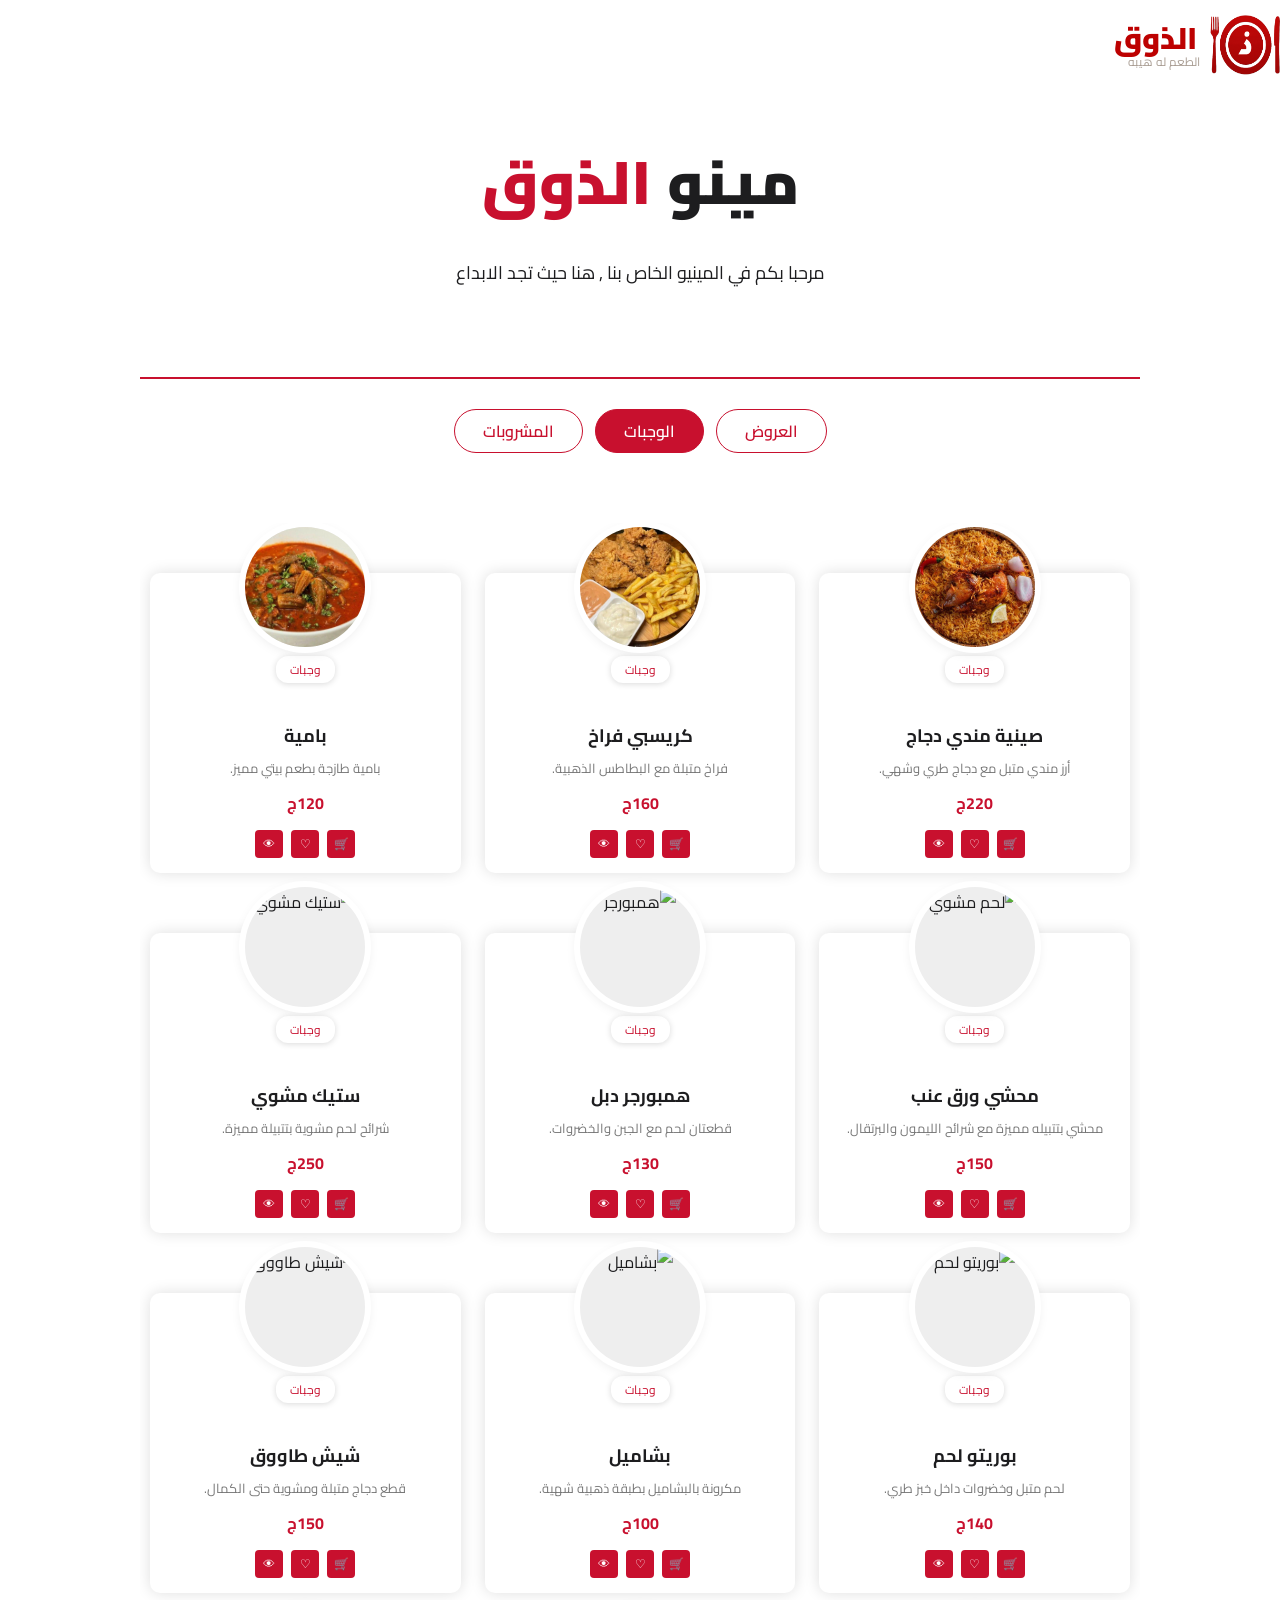
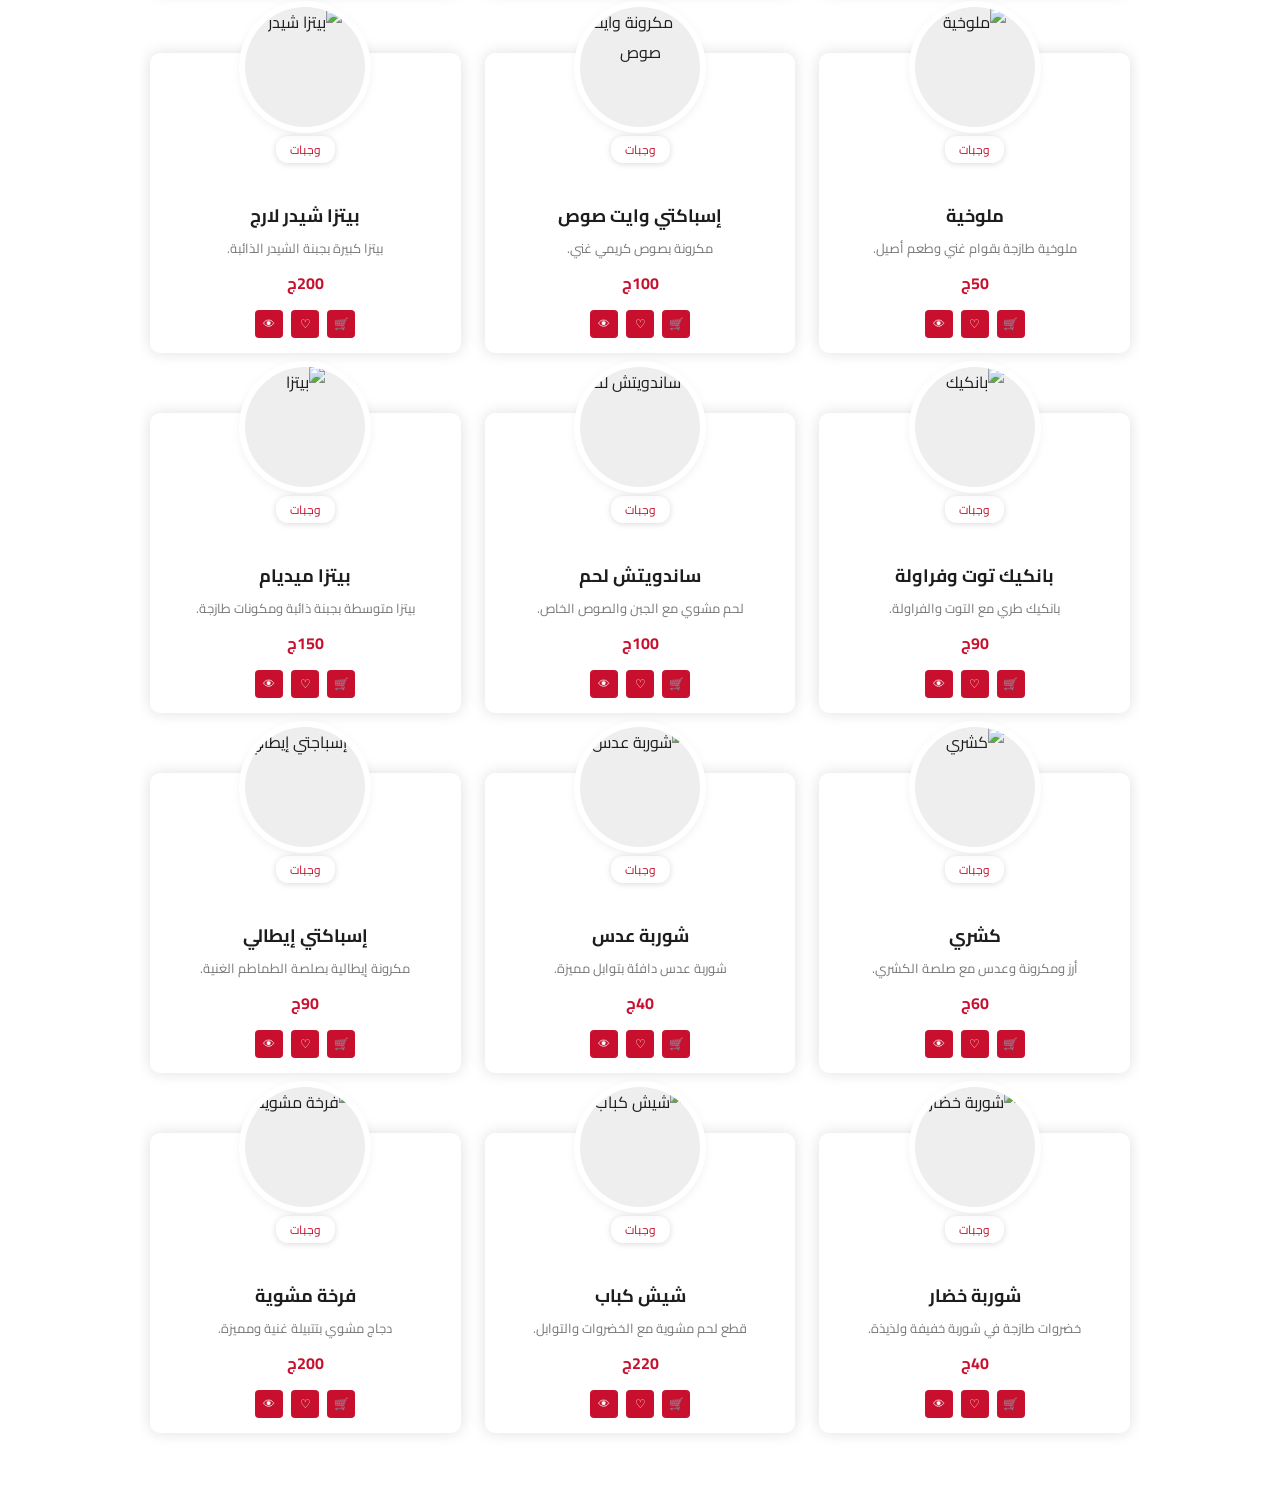
==== menu/menu.html @ fd4e11bf "Add files via upload" ====
<!DOCTYPE html>
<html lang="ar" dir="rtl">
<head>
    <meta charset="UTF-8">
    <meta name="viewport" content="width=device-width, initial-scale=1.0">
    <link rel="stylesheet" href="menu.css">
    <title>Al-Thawq menu</title>
    <link rel="preconnect" href="https://fonts.googleapis.com">
    <link rel="preconnect" href="https://fonts.gstatic.com" crossorigin>
    <link href="https://fonts.googleapis.com/css2?family=Cairo:wght@200..1000&display=swap" rel="stylesheet">
</head>
<body>

    <div class="title">
        <div class="navb">
            <a class="web-logo" href="../index.html">
                <img class="web-img" src="../imags/logo1.png" alt="">
                <div class="logo-name">
                    <div class="n1">الذوق</div>
                    <div class="n2">الطعم له هيبه</div>
                </div>
            </a>
        </div>
        <div class="intro">
            <p class="p1">مينو<span>الذوق</span></p>
            <p class="p2">مرحبا بكم في المينيو الخاص بنا , هنا حيث تجد الابداع</p>
            <img src="" alt="">
        </div>
    </div>

    <div class="menu-page">

        <!-- الازرار -->
        <div class="tabs">
            <a class="tab" id="tab-drinks" data-i="0">المشروبات</a>
            <a class="tab active" id="tab-meals" data-i="1">الوجبات</a>
            <a class="tab" id="tab-offers" data-i="2">العروض</a>
        </div>

        <!-- الصفحات (كل صفحة منيو) -->
        <div class="stage">

            <!-- منيو المشروبات -->
            <div class="panel" id="panel-drinks">

                <div class="card" id="drink1"><div class="plate"><img src="../imags/d1.jpg" alt=""></div><div class="badge">مشروبات</div><div class="name">عصير برتقال</div><div class="desc">برتقال طازج ومنعش.</div><div class="price"><span class="new">25ج</span></div><div class="acts"><button class="act">🛒</button><button class="act">♡</button><button class="act">👁</button></div></div>
                <div class="card" id="drink2"><div class="plate"><img src="../imags/d2.jpg" alt=""></div><div class="badge">مشروبات</div><div class="name">عصير موز</div><div class="desc">موز بالحليب بقوام كريمي.</div><div class="price"><span class="new">25ج</span></div><div class="acts"><button class="act">🛒</button><button class="act">♡</button><button class="act">👁</button></div></div>
                <div class="card" id="drink3"><div class="plate"><img src="../imags/d3.jpg" alt=""></div><div class="badge">مشروبات</div><div class="name">عصير فراولة</div><div class="desc">فراولة طازجة بطعم حلو.</div><div class="price"><span class="new">25ج</span></div><div class="acts"><button class="act">🛒</button><button class="act">♡</button><button class="act">👁</button></div></div>
                <div class="card" id="drink4"><div class="plate"><img src="../imags/d4.jpg" alt=""></div><div class="badge">مشروبات</div><div class="name">عصير توت بري</div><div class="desc">توت بري بنكهة مميزة.</div><div class="price"><span class="new">25ج</span></div><div class="acts"><button class="act">🛒</button><button class="act">♡</button><button class="act">👁</button></div></div>
                <div class="card" id="drink5"><div class="plate"><img src="../imags/d5.jpg" alt=""></div><div class="badge">مشروبات</div><div class="name">عصير أفوكادو</div><div class="desc">أفوكادو كريمي غني.</div><div class="price"><span class="new">25ج</span></div><div class="acts"><button class="act">🛒</button><button class="act">♡</button><button class="act">👁</button></div></div>
                <div class="card" id="drink6"><div class="plate"><img src="../imags/d6.jpg" alt=""></div><div class="badge">مشروبات</div><div class="name">هوت شوكوليت</div><div class="desc">شوكولاتة ساخنة وكريمية.</div><div class="price"><span class="new">25ج</span></div><div class="acts"><button class="act">🛒</button><button class="act">♡</button><button class="act">👁</button></div></div>
                <div class="card" id="drink7"><div class="plate"><img src="../imags/d7.jpg" alt=""></div><div class="badge">مشروبات</div><div class="name">ميلك تشيك شوكولاتة</div><div class="desc">شوكولاتة وآيس كريم بالحليب.</div><div class="price"><span class="new">25ج</span></div><div class="acts"><button class="act">🛒</button><button class="act">♡</button><button class="act">👁</button></div></div>
                <div class="card" id="drink8"><div class="plate"><img src="../imags/d8.jpg" alt=""></div><div class="badge">مشروبات</div><div class="name">ميلك تشيك فراولة</div><div class="desc">فراولة كريمية ومنعشة.</div><div class="price"><span class="new">25ج</span></div><div class="acts"><button class="act">🛒</button><button class="act">♡</button><button class="act">👁</button></div></div>
                <div class="card" id="drink9"><div class="plate"><img src="../imags/d9.jpg" alt=""></div><div class="badge">مشروبات</div><div class="name">آيس كوفي</div><div class="desc">قهوة باردة ومنعشة.</div><div class="price"><span class="new">25ج</span></div><div class="acts"><button class="act">🛒</button><button class="act">♡</button><button class="act">👁</button></div></div>
                <div class="card" id="drink10"><div class="plate"><img src="../imags/d10.jpg" alt=""></div><div class="badge">مشروبات</div><div class="name">ميلك تشيك توت</div><div class="desc">توت مشكل مع الآيس كريم.</div><div class="price"><span class="new">25ج</span></div><div class="acts"><button class="act">🛒</button><button class="act">♡</button><button class="act">👁</button></div></div>
                <div class="card" id="drink11"><div class="plate"><img src="../imags/d11.jpg" alt=""></div><div class="badge">مشروبات</div><div class="name">قهوة بلاك</div><div class="desc">قهوة سوداء غنية.</div><div class="price"><span class="new">25ج</span></div><div class="acts"><button class="act">🛒</button><button class="act">♡</button><button class="act">👁</button></div></div>
                <div class="card" id="drink12"><div class="plate"><img src="../imags/d12.jpg" alt=""></div><div class="badge">مشروبات</div><div class="name">قهوة تركية</div><div class="desc">قهوة أصيلة برغوة ناعمة.</div><div class="price"><span class="new">25ج</span></div><div class="acts"><button class="act">🛒</button><button class="act">♡</button><button class="act">👁</button></div></div>
                <div class="card" id="drink13"><div class="plate"><img src="../imags/d13.jpg" alt=""></div><div class="badge">مشروبات</div><div class="name">قهوة اسبريسو</div><div class="desc">قهوة مركزة وقوية.</div><div class="price"><span class="new">25ج</span></div><div class="acts"><button class="act">🛒</button><button class="act">♡</button><button class="act">👁</button></div></div>
                <div class="card" id="drink14"><div class="plate"><img src="../imags/d14.jpg" alt=""></div><div class="badge">مشروبات</div><div class="name">شاي بحليب</div><div class="desc">شاي دافئ بالحليب.</div><div class="price"><span class="new">25ج</span></div><div class="acts"><button class="act">🛒</button><button class="act">♡</button><button class="act">👁</button></div></div>
                <div class="card" id="drink15"><div class="plate"><img src="../imags/d15.jpg" alt=""></div><div class="badge">مشروبات</div><div class="name">ليمون ونعناع</div><div class="desc">ليمون طازج مع النعناع.</div><div class="price"><span class="new">25ج</span></div><div class="acts"><button class="act">🛒</button><button class="act">♡</button><button class="act">👁</button></div></div>

            </div>

            <!-- منيو الوجبات -->
            <div class="panel" id="panel-meals">

                <div class="card" id="meal1"><div class="plate"><img src="../imags/m1.jpg" alt="مندي دجاج"></div><div class="badge">وجبات</div><div class="name">صينية مندي دجاج</div><div class="desc">أرز مندي متبل مع دجاج طري وشهي.</div><div class="price"><span class="new">220ج</span></div><div class="acts"><button class="act">🛒</button><button class="act">♡</button><button class="act">👁</button></div></div>
                <div class="card" id="meal2"><div class="plate"><img src="../imags/m2.jpg" alt="وجبة دجاج"></div><div class="badge">وجبات</div><div class="name">كريسبي فراخ</div><div class="desc">فراخ متبلة مع البطاطس الذهبية.</div><div class="price"><span class="new">160ج</span></div><div class="acts"><button class="act">🛒</button><button class="act">♡</button><button class="act">👁</button></div></div>
                <div class="card" id="meal3"><div class="plate"><img src="../imags/m3.jpg" alt="وجبة لحم"></div><div class="badge">وجبات</div><div class="name">بامية</div><div class="desc">بامية طازجة بطعم بيتي مميز.</div><div class="price"><span class="new">120ج</span></div><div class="acts"><button class="act">🛒</button><button class="act">♡</button><button class="act">👁</button></div></div>
                <div class="card" id="meal4"><div class="plate"><img src="../imags/m4.jpg" alt="لحم مشوي"></div><div class="badge">وجبات</div><div class="name">محشي ورق عنب</div><div class="desc">محشي بتتبيله مميزة مع شرائح الليمون والبرتقال.</div><div class="price"><span class="new">150ج</span></div><div class="acts"><button class="act">🛒</button><button class="act">♡</button><button class="act">👁</button></div></div>
                <div class="card" id="meal5"><div class="plate"><img src="../imags/m5.jpg" alt="همبورجر"></div><div class="badge">وجبات</div><div class="name">همبورجر دبل</div><div class="desc">قطعتان لحم مع الجبن والخضروات.</div><div class="price"><span class="new">130ج</span></div><div class="acts"><button class="act">🛒</button><button class="act">♡</button><button class="act">👁</button></div></div>
                <div class="card" id="meal6"><div class="plate"><img src="../imags/m6.jpg" alt="ستيك مشوي"></div><div class="badge">وجبات</div><div class="name">ستيك مشوي</div><div class="desc">شرائح لحم مشوية بتتبيلة مميزة.</div><div class="price"><span class="new">250ج</span></div><div class="acts"><button class="act">🛒</button><button class="act">♡</button><button class="act">👁</button></div></div>
                <div class="card" id="meal7"><div class="plate"><img src="../imags/m7.jpg" alt="بوريتو لحم"></div><div class="badge">وجبات</div><div class="name">بوريتو لحم</div><div class="desc">لحم متبل وخضروات داخل خبز طري.</div><div class="price"><span class="new">140ج</span></div><div class="acts"><button class="act">🛒</button><button class="act">♡</button><button class="act">👁</button></div></div>
                <div class="card" id="meal8"><div class="plate"><img src="../imags/m8.jpg" alt="بشاميل"></div><div class="badge">وجبات</div><div class="name">بشاميل</div><div class="desc">مكرونة بالبشاميل بطبقة ذهبية شهية.</div><div class="price"><span class="new">100ج</span></div><div class="acts"><button class="act">🛒</button><button class="act">♡</button><button class="act">👁</button></div></div>
                <div class="card" id="meal9"><div class="plate"><img src="../imags/m9.jpg" alt="شيش طاووق"></div><div class="badge">وجبات</div><div class="name">شيش طاووق</div><div class="desc">قطع دجاج متبلة ومشوية حتى الكمال.</div><div class="price"><span class="new">150ج</span></div><div class="acts"><button class="act">🛒</button><button class="act">♡</button><button class="act">👁</button></div></div>
                <div class="card" id="meal10"><div class="plate"><img src="../imags/m10.jpg" alt="ملوخية"></div><div class="badge">وجبات</div><div class="name">ملوخية</div><div class="desc">ملوخية طازجة بقوام غني وطعم أصيل.</div><div class="price"><span class="new">50ج</span></div><div class="acts"><button class="act">🛒</button><button class="act">♡</button><button class="act">👁</button></div></div>
                <div class="card" id="meal11"><div class="plate"><img src="../imags/m11.jpg" alt="مكرونة وايت صوص"></div><div class="badge">وجبات</div><div class="name">إسباكتي وايت صوص</div><div class="desc">مكرونة بصوص كريمي غني.</div><div class="price"><span class="new">100ج</span></div><div class="acts"><button class="act">🛒</button><button class="act">♡</button><button class="act">👁</button></div></div>
                <div class="card" id="meal12"><div class="plate"><img src="../imags/m12.jpg" alt="بيتزا شيدر"></div><div class="badge">وجبات</div><div class="name">بيتزا شيدر لارج</div><div class="desc">بيتزا كبيرة بجبنة الشيدر الذائبة.</div><div class="price"><span class="new">200ج</span></div><div class="acts"><button class="act">🛒</button><button class="act">♡</button><button class="act">👁</button></div></div>
                <div class="card" id="meal13"><div class="plate"><img src="../imags/m13.jpg" alt="بانكيك"></div><div class="badge">وجبات</div><div class="name">بانكيك توت وفراولة</div><div class="desc">بانكيك طري مع التوت والفراولة.</div><div class="price"><span class="new">90ج</span></div><div class="acts"><button class="act">🛒</button><button class="act">♡</button><button class="act">👁</button></div></div>
                <div class="card" id="meal14"><div class="plate"><img src="../imags/m14.jpg" alt="ساندويتش لحم"></div><div class="badge">وجبات</div><div class="name">ساندويتش لحم</div><div class="desc">لحم مشوي مع الجبن والصوص الخاص.</div><div class="price"><span class="new">100ج</span></div><div class="acts"><button class="act">🛒</button><button class="act">♡</button><button class="act">👁</button></div></div>
                <div class="card" id="meal15"><div class="plate"><img src="../imags/m15.jpg" alt="بيتزا"></div><div class="badge">وجبات</div><div class="name">بيتزا ميديام</div><div class="desc">بيتزا متوسطة بجبنة ذائبة ومكونات طازجة.</div><div class="price"><span class="new">150ج</span></div><div class="acts"><button class="act">🛒</button><button class="act">♡</button><button class="act">👁</button></div></div>
                <div class="card" id="meal16"><div class="plate"><img src="../imags/m16.jpg" alt="كشري"></div><div class="badge">وجبات</div><div class="name">كشري</div><div class="desc">أرز ومكرونة وعدس مع صلصة الكشري.</div><div class="price"><span class="new">60ج</span></div><div class="acts"><button class="act">🛒</button><button class="act">♡</button><button class="act">👁</button></div></div>
                <div class="card" id="meal17"><div class="plate"><img src="../imags/m17.jpg" alt="شوربة عدس"></div><div class="badge">وجبات</div><div class="name">شوربة عدس</div><div class="desc">شوربة عدس دافئة بتوابل مميزة.</div><div class="price"><span class="new">40ج</span></div><div class="acts"><button class="act">🛒</button><button class="act">♡</button><button class="act">👁</button></div></div>
                <div class="card" id="meal18"><div class="plate"><img src="../imags/m18.jpg" alt="إسباجتي إيطالي"></div><div class="badge">وجبات</div><div class="name">إسباكتي إيطالي</div><div class="desc">مكرونة إيطالية بصلصة الطماطم الغنية.</div><div class="price"><span class="new">90ج</span></div><div class="acts"><button class="act">🛒</button><button class="act">♡</button><button class="act">👁</button></div></div>
                <div class="card" id="meal19"><div class="plate"><img src="../imags/m19.jpg" alt="شوربة خضار"></div><div class="badge">وجبات</div><div class="name">شوربة خضار</div><div class="desc">خضروات طازجة في شوربة خفيفة ولذيذة.</div><div class="price"><span class="new">40ج</span></div><div class="acts"><button class="act">🛒</button><button class="act">♡</button><button class="act">👁</button></div></div>
                <div class="card" id="meal20"><div class="plate"><img src="../imags/m20.jpg" alt="شيش كباب"></div><div class="badge">وجبات</div><div class="name">شيش كباب</div><div class="desc">قطع لحم مشوية مع الخضروات والتوابل.</div><div class="price"><span class="new">220ج</span></div><div class="acts"><button class="act">🛒</button><button class="act">♡</button><button class="act">👁</button></div></div>
                <div class="card" id="meal21"><div class="plate"><img src="../imags/m21.jpg" alt="فرخة مشوية"></div><div class="badge">وجبات</div><div class="name">فرخة مشوية</div><div class="desc">دجاج مشوي بتتبيلة غنية ومميزة.</div><div class="price"><span class="new">200ج</span></div><div class="acts"><button class="act">🛒</button><button class="act">♡</button><button class="act">👁</button></div></div>

            </div>

            <!-- منيو العروض -->
            <div class="panel" id="panel-offers">

                <div class="card" id="offer1"><div class="plate"><img src="../imags/ds1.jpg" alt=""></div><div class="badge">عروض</div><div class="name">عرض المندي</div><div class="desc">صينية مندي بالحجم العائلي</div><div class="price"><span class="new">220ج</span><span class="old">35ج</span></div><div class="acts"><button class="act">🛒</button><button class="act">♡</button><button class="act">👁</button></div></div>
                <div class="card" id="offer2"><div class="plate"><img src="../imags/ds2.jpg" alt=""></div><div class="badge">عروض</div><div class="name">عرض 4بيرجر</div><div class="desc">4وجبات بيرجر لارج.</div><div class="price"><span class="new">130ج</span><span class="old">35ج</span></div><div class="acts"><button class="act">🛒</button><button class="act">♡</button><button class="act">👁</button></div></div>
                <div class="card" id="offer3"><div class="plate"><img src="../imags/ds3.jpg" alt=""></div><div class="badge">عروض</div><div class="name">عرض العائله</div><div class="desc">صينيه بطاطس وفراخ حجم عائلي.</div><div class="price"><span class="new">250ج</span><span class="old">35ج</span></div><div class="acts"><button class="act">🛒</button><button class="act">♡</button><button class="act">👁</button></div></div>
                <div class="card" id="offer4"><div class="plate"><img src="../imags/ds4.jpg" alt=""></div><div class="badge">عروض</div><div class="name">عرض الدابيل بيرجر</div><div class="desc">2بيرجر شهي مع إضافات مميزة.</div><div class="price"><span class="new">75ج</span><span class="old">35ج</span></div><div class="acts"><button class="act">🛒</button><button class="act">♡</button><button class="act">👁</button></div></div>
                <div class="card" id="offer5"><div class="plate"><img src="../imags/ds5.jpg" alt=""></div><div class="badge">عروض</div><div class="name">عرض المشويات</div><div class="desc">دبابيس فراخ متبلة بنكهة الفحم.</div><div class="price"><span class="new">25ج</span><span class="old">35ج</span></div><div class="acts"><button class="act">🛒</button><button class="act">♡</button><button class="act">👁</button></div></div>

            </div>

        </div>
    </div>

    <script src="menu.js"></script>
</body>
</html>
---- menu/menu.css ----
html {
    scroll-behavior: smooth;
}

* {
    user-select: none;
    box-sizing: border-box;
}

body {
    background-color: #ffffff;
    margin: 0px;
    font-family: "Cairo", sans-serif;
    color: #1d1d1f;
}

.menu-page {
    width: min(100% - 8vw, 1000px);
    margin: 0px auto;
    padding: 30px 0px 60px;
}

/* --------------- */
/*     المقدمة    */
/* --------------- */

.navb {
    height: 96px;

}

.web-logo {
    height: 96px;
    width: 170px;
    display: inline-flex;
    text-decoration: none;
}

.logo-name {
    height: 96px;
    width: 90px;
}

.n1 {
    width: 90px;
    padding-top: 10px;
    height: 50px;
    display: flex;
    text-align: center;
    justify-content: center;
    font-size: 30px;
    font-weight: 900;
    color: rgb(189, 1, 1);
}

.n2 {
    height: 26px;
    position: relative;
    display: flex;
    font-size: 12px;
    color: #a99d93;   
}

.web-img {
    width: 70px;
    height: 60px;
    margin: 15px 0px 15px 10px;
}

.intro {
    display: flex;
    flex-direction: column;
    align-items: center;
    margin: 30px 0px 40px 0px;
}
    
.p1 {
    color: #1d1d1f;
    font-size: 60px;
    font-weight: 900;
    margin: 0px;
}

.p1 span {
    color: #c8102e;
    margin-right: 15px;
}

.p2 {
    font-size: 18px;
}

/* --------------- */
/*      الازرار     */
/* --------------- */

.tabs {
    direction: ltr;
    display: flex;
    justify-content: center;
    gap: 12px;
    padding-top: 30px;
    border-top: solid 2px #c8102e;
    margin-bottom: 70px;
}

.tab {
    background-color: transparent;
    color: #c8102e;
    border: solid 1.5px #c8102e;
    border-radius: 999px;
    padding: 6px 28px;
    font-size: 16px;
    font-weight: 600;
    cursor: pointer;
    transition: .3s ease;
}

.tab.active {
    background-color: #c8102e;
    color: #ffffff;
}

/* --------------- */
/*     الصفحات     */
/* --------------- */

.stage {
    display: grid;
    overflow: hidden;
}

.panel {
    grid-area: 1 / 1;
    display: grid;
    grid-template-columns: repeat(3, 1fr);
    align-content: start;
    gap: 60px 24px;
    padding: 50px 10px 15px;
    transition: transform .55s cubic-bezier(.65, 0, .35, 1), opacity .55s ease;
}

/* --------------- */
/*     الكارت      */
/* --------------- */

.card {
    height: 300px;
    position: relative;
    background-color: #ffffff;
    border-radius: 10px;
    box-shadow: 0px 0px 15px rgba(0, 0, 0, 0.129);
    text-align: center;
    padding: 80px 12px 18px;
    transition: .25s ease;
}

.card:hover {
    border-bottom: solid 5px #c8102e;
    transform: translateY(-5px);
    box-shadow: 0px 15px 15px rgba(0, 0, 0, 0.259);
}

.plate {
    position: absolute;
    top: -46px;
    left: 50%;
    transform: translateX(-50%);
    width: 120px;
    height: 120px;
    border-radius: 50%;
    overflow: hidden;
    background-color: #eeeeee;
    box-shadow: 0px 0px 0px 6px #ffffff, 0px 3px 14px rgba(0, 0, 0, 0.15);
}

.plate img {
    width: 100%;
    height: 100%;
    object-fit: cover;
}

.badge {
    display: inline-block;
    font-size: 12px;
    color: #c8102e;
    background-color: #ffffff;
    padding: 2px 14px;
    border-radius: 12px;
    box-shadow: 0px 1px 6px rgba(0, 0, 0, 0.15);
    margin-bottom: 6px;
}

.name {
    font-size: 18px;
    font-weight: 700;
    margin: 30px 0px 4px 0px;
    transition: .25s ease;
}

.desc {
    font-size: 13px;
    color: #777777;
    margin-bottom: 8px;
}

.new {
    color: #c8102e;
    font-weight: 700;
}

.old {
    color: #555555;
    font-weight: 600;
    text-decoration: line-through;
    margin-right: 10px;
}

.acts {
    display: flex;
    justify-content: center;
    gap: 8px;
    margin-top: 12px;
}

.act {
    width: 28px;
    height: 28px;
    background-color: #c8102e;
    color: #ffffff;
    font-size: 12px;
    border-radius: 4px;
    border: 0;
    display: flex;
    align-items: center;
    justify-content: center;
    cursor: pointer;
}


/* --------------- */
/*    موبايل      */
/* --------------- */

@media (max-width: 760px) {
    .panel {
        grid-template-columns: repeat(2, 1fr);
        gap: 60px 14px;
    }
}

@media (max-width: 480px) {
    .panel {
        grid-template-columns: 1fr;
    }
    .tab {
        padding: 6px 16px;
    }
}
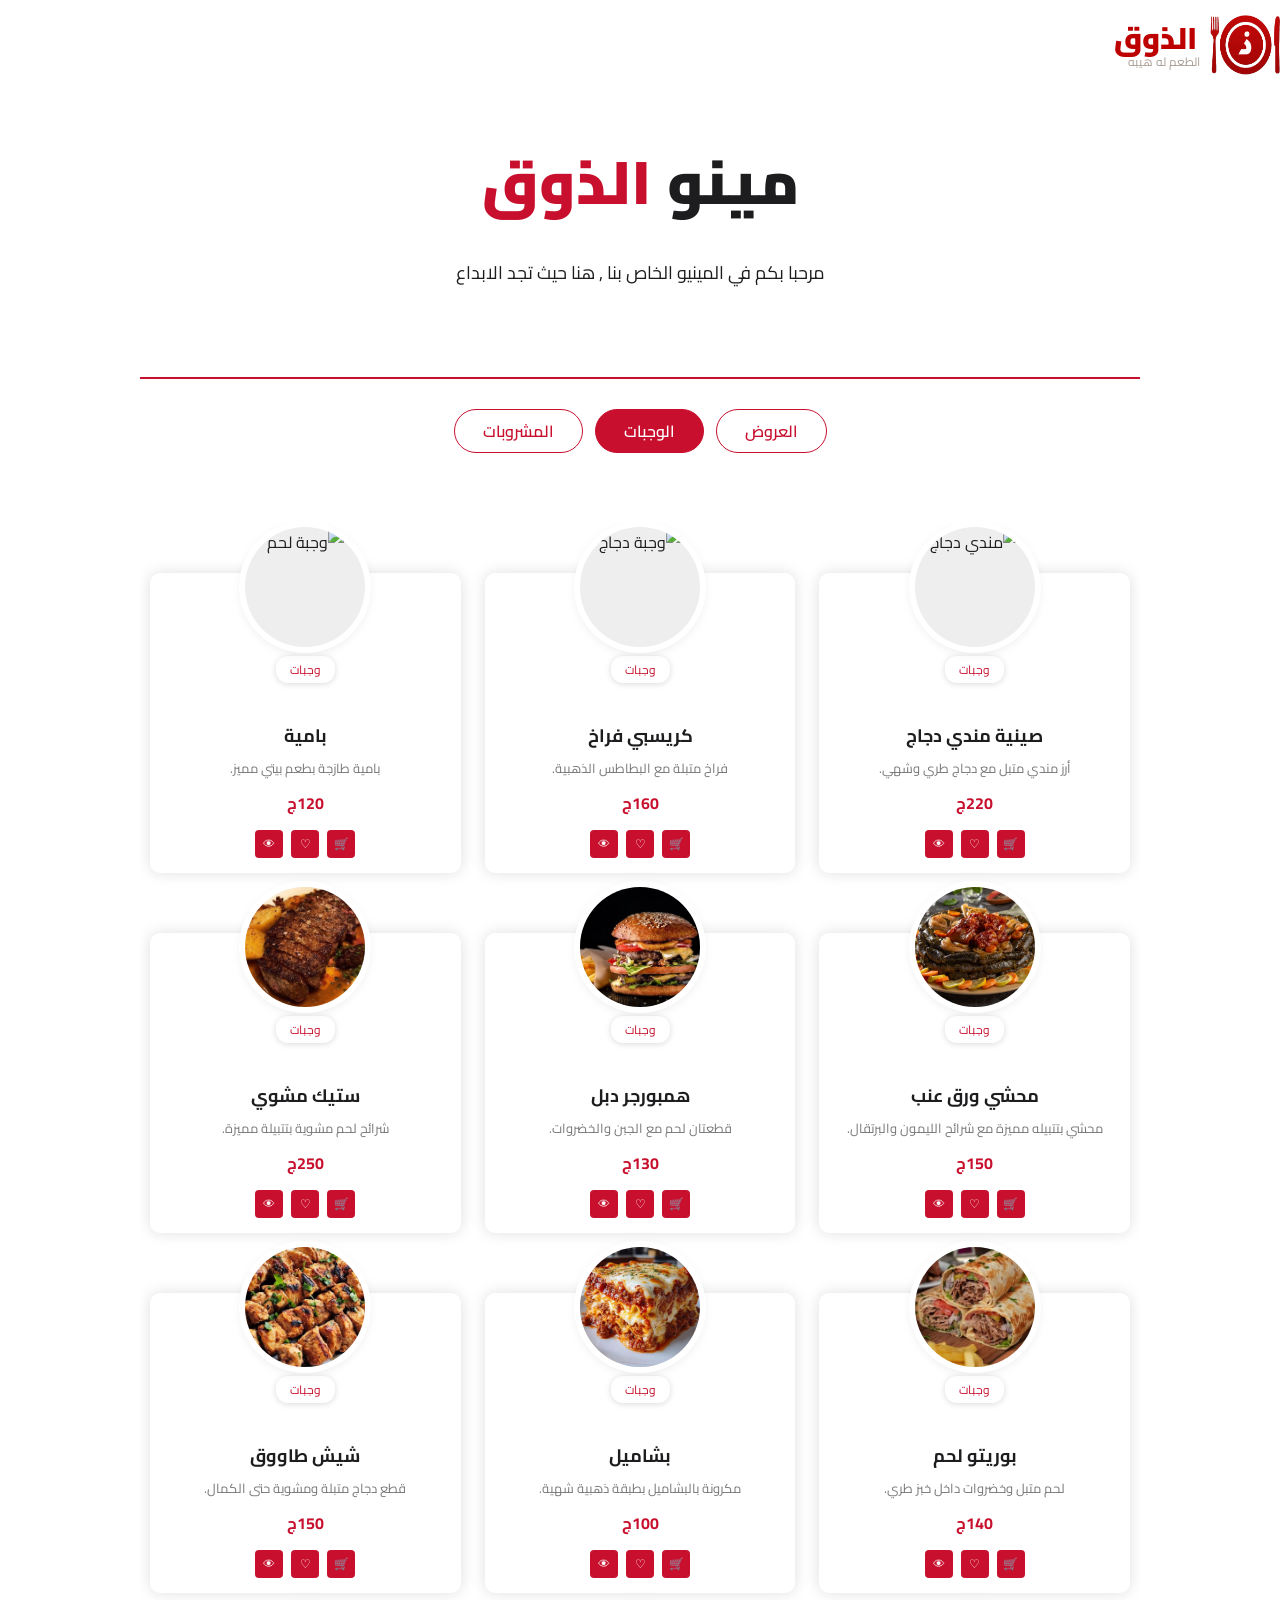
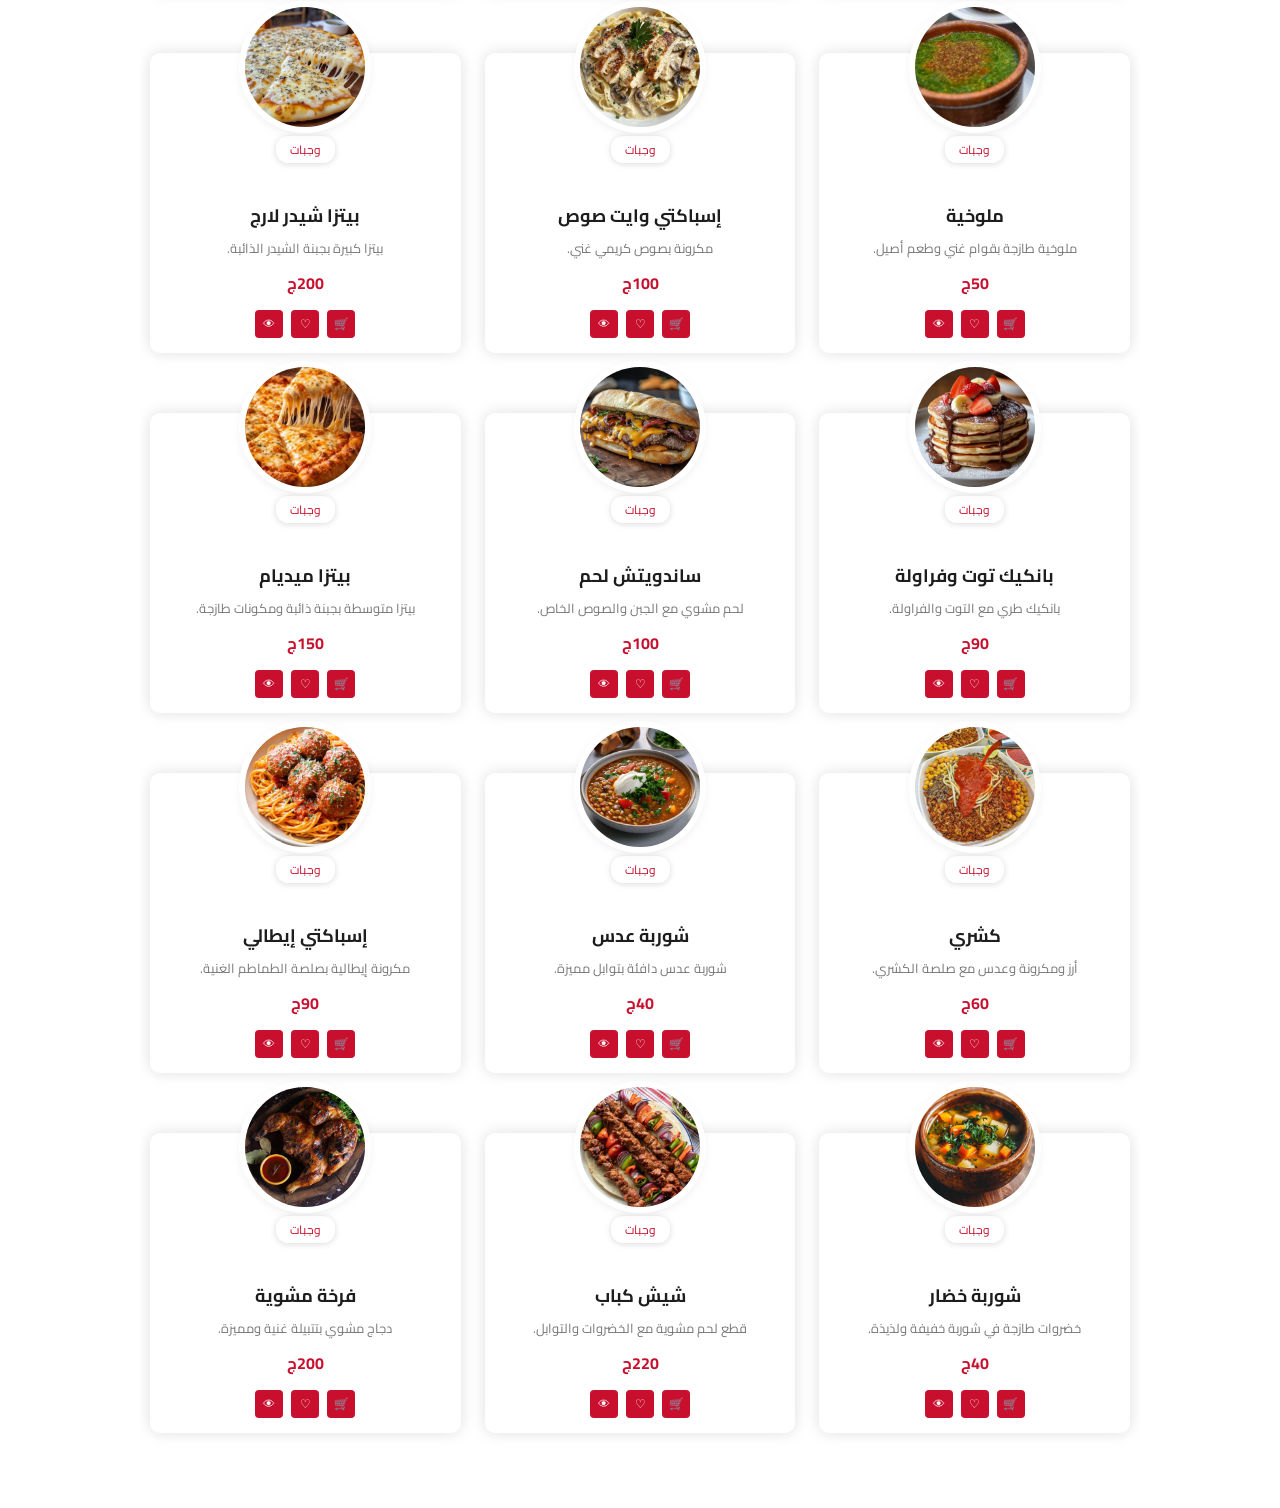
==== commit 5466e682: "Update menu.html" ====
--- a/menu/menu.html
+++ b/menu/menu.html
@@ -43,59 +43,59 @@
             <!-- منيو المشروبات -->
             <div class="panel" id="panel-drinks">
 
-                <div class="card" id="drink1"><div class="plate"><img src="../imags/d1.jpg" alt=""></div><div class="badge">مشروبات</div><div class="name">عصير برتقال</div><div class="desc">برتقال طازج ومنعش.</div><div class="price"><span class="new">25ج</span></div><div class="acts"><button class="act">🛒</button><button class="act">♡</button><button class="act">👁</button></div></div>
-                <div class="card" id="drink2"><div class="plate"><img src="../imags/d2.jpg" alt=""></div><div class="badge">مشروبات</div><div class="name">عصير موز</div><div class="desc">موز بالحليب بقوام كريمي.</div><div class="price"><span class="new">25ج</span></div><div class="acts"><button class="act">🛒</button><button class="act">♡</button><button class="act">👁</button></div></div>
-                <div class="card" id="drink3"><div class="plate"><img src="../imags/d3.jpg" alt=""></div><div class="badge">مشروبات</div><div class="name">عصير فراولة</div><div class="desc">فراولة طازجة بطعم حلو.</div><div class="price"><span class="new">25ج</span></div><div class="acts"><button class="act">🛒</button><button class="act">♡</button><button class="act">👁</button></div></div>
-                <div class="card" id="drink4"><div class="plate"><img src="../imags/d4.jpg" alt=""></div><div class="badge">مشروبات</div><div class="name">عصير توت بري</div><div class="desc">توت بري بنكهة مميزة.</div><div class="price"><span class="new">25ج</span></div><div class="acts"><button class="act">🛒</button><button class="act">♡</button><button class="act">👁</button></div></div>
-                <div class="card" id="drink5"><div class="plate"><img src="../imags/d5.jpg" alt=""></div><div class="badge">مشروبات</div><div class="name">عصير أفوكادو</div><div class="desc">أفوكادو كريمي غني.</div><div class="price"><span class="new">25ج</span></div><div class="acts"><button class="act">🛒</button><button class="act">♡</button><button class="act">👁</button></div></div>
-                <div class="card" id="drink6"><div class="plate"><img src="../imags/d6.jpg" alt=""></div><div class="badge">مشروبات</div><div class="name">هوت شوكوليت</div><div class="desc">شوكولاتة ساخنة وكريمية.</div><div class="price"><span class="new">25ج</span></div><div class="acts"><button class="act">🛒</button><button class="act">♡</button><button class="act">👁</button></div></div>
-                <div class="card" id="drink7"><div class="plate"><img src="../imags/d7.jpg" alt=""></div><div class="badge">مشروبات</div><div class="name">ميلك تشيك شوكولاتة</div><div class="desc">شوكولاتة وآيس كريم بالحليب.</div><div class="price"><span class="new">25ج</span></div><div class="acts"><button class="act">🛒</button><button class="act">♡</button><button class="act">👁</button></div></div>
-                <div class="card" id="drink8"><div class="plate"><img src="../imags/d8.jpg" alt=""></div><div class="badge">مشروبات</div><div class="name">ميلك تشيك فراولة</div><div class="desc">فراولة كريمية ومنعشة.</div><div class="price"><span class="new">25ج</span></div><div class="acts"><button class="act">🛒</button><button class="act">♡</button><button class="act">👁</button></div></div>
-                <div class="card" id="drink9"><div class="plate"><img src="../imags/d9.jpg" alt=""></div><div class="badge">مشروبات</div><div class="name">آيس كوفي</div><div class="desc">قهوة باردة ومنعشة.</div><div class="price"><span class="new">25ج</span></div><div class="acts"><button class="act">🛒</button><button class="act">♡</button><button class="act">👁</button></div></div>
-                <div class="card" id="drink10"><div class="plate"><img src="../imags/d10.jpg" alt=""></div><div class="badge">مشروبات</div><div class="name">ميلك تشيك توت</div><div class="desc">توت مشكل مع الآيس كريم.</div><div class="price"><span class="new">25ج</span></div><div class="acts"><button class="act">🛒</button><button class="act">♡</button><button class="act">👁</button></div></div>
-                <div class="card" id="drink11"><div class="plate"><img src="../imags/d11.jpg" alt=""></div><div class="badge">مشروبات</div><div class="name">قهوة بلاك</div><div class="desc">قهوة سوداء غنية.</div><div class="price"><span class="new">25ج</span></div><div class="acts"><button class="act">🛒</button><button class="act">♡</button><button class="act">👁</button></div></div>
-                <div class="card" id="drink12"><div class="plate"><img src="../imags/d12.jpg" alt=""></div><div class="badge">مشروبات</div><div class="name">قهوة تركية</div><div class="desc">قهوة أصيلة برغوة ناعمة.</div><div class="price"><span class="new">25ج</span></div><div class="acts"><button class="act">🛒</button><button class="act">♡</button><button class="act">👁</button></div></div>
-                <div class="card" id="drink13"><div class="plate"><img src="../imags/d13.jpg" alt=""></div><div class="badge">مشروبات</div><div class="name">قهوة اسبريسو</div><div class="desc">قهوة مركزة وقوية.</div><div class="price"><span class="new">25ج</span></div><div class="acts"><button class="act">🛒</button><button class="act">♡</button><button class="act">👁</button></div></div>
-                <div class="card" id="drink14"><div class="plate"><img src="../imags/d14.jpg" alt=""></div><div class="badge">مشروبات</div><div class="name">شاي بحليب</div><div class="desc">شاي دافئ بالحليب.</div><div class="price"><span class="new">25ج</span></div><div class="acts"><button class="act">🛒</button><button class="act">♡</button><button class="act">👁</button></div></div>
-                <div class="card" id="drink15"><div class="plate"><img src="../imags/d15.jpg" alt=""></div><div class="badge">مشروبات</div><div class="name">ليمون ونعناع</div><div class="desc">ليمون طازج مع النعناع.</div><div class="price"><span class="new">25ج</span></div><div class="acts"><button class="act">🛒</button><button class="act">♡</button><button class="act">👁</button></div></div>
+                <div class="card" id="drink1"><div class="plate"><img src="../imags/D1.jpg" alt=""></div><div class="badge">مشروبات</div><div class="name">عصير برتقال</div><div class="desc">برتقال طازج ومنعش.</div><div class="price"><span class="new">25ج</span></div><div class="acts"><button class="act">🛒</button><button class="act">♡</button><button class="act">👁</button></div></div>
+                <div class="card" id="drink2"><div class="plate"><img src="../imags/D2.jpg" alt=""></div><div class="badge">مشروبات</div><div class="name">عصير موز</div><div class="desc">موز بالحليب بقوام كريمي.</div><div class="price"><span class="new">25ج</span></div><div class="acts"><button class="act">🛒</button><button class="act">♡</button><button class="act">👁</button></div></div>
+                <div class="card" id="drink3"><div class="plate"><img src="../imags/D3.jpg" alt=""></div><div class="badge">مشروبات</div><div class="name">عصير فراولة</div><div class="desc">فراولة طازجة بطعم حلو.</div><div class="price"><span class="new">25ج</span></div><div class="acts"><button class="act">🛒</button><button class="act">♡</button><button class="act">👁</button></div></div>
+                <div class="card" id="drink4"><div class="plate"><img src="../imags/D4.jpg" alt=""></div><div class="badge">مشروبات</div><div class="name">عصير توت بري</div><div class="desc">توت بري بنكهة مميزة.</div><div class="price"><span class="new">25ج</span></div><div class="acts"><button class="act">🛒</button><button class="act">♡</button><button class="act">👁</button></div></div>
+                <div class="card" id="drink5"><div class="plate"><img src="../imags/D5.jpg" alt=""></div><div class="badge">مشروبات</div><div class="name">عصير أفوكادو</div><div class="desc">أفوكادو كريمي غني.</div><div class="price"><span class="new">25ج</span></div><div class="acts"><button class="act">🛒</button><button class="act">♡</button><button class="act">👁</button></div></div>
+                <div class="card" id="drink6"><div class="plate"><img src="../imags/D6.jpg" alt=""></div><div class="badge">مشروبات</div><div class="name">هوت شوكوليت</div><div class="desc">شوكولاتة ساخنة وكريمية.</div><div class="price"><span class="new">25ج</span></div><div class="acts"><button class="act">🛒</button><button class="act">♡</button><button class="act">👁</button></div></div>
+                <div class="card" id="drink7"><div class="plate"><img src="../imags/D7.jpg" alt=""></div><div class="badge">مشروبات</div><div class="name">ميلك تشيك شوكولاتة</div><div class="desc">شوكولاتة وآيس كريم بالحليب.</div><div class="price"><span class="new">25ج</span></div><div class="acts"><button class="act">🛒</button><button class="act">♡</button><button class="act">👁</button></div></div>
+                <div class="card" id="drink8"><div class="plate"><img src="../imags/D8.jpg" alt=""></div><div class="badge">مشروبات</div><div class="name">ميلك تشيك فراولة</div><div class="desc">فراولة كريمية ومنعشة.</div><div class="price"><span class="new">25ج</span></div><div class="acts"><button class="act">🛒</button><button class="act">♡</button><button class="act">👁</button></div></div>
+                <div class="card" id="drink9"><div class="plate"><img src="../imags/D9.jpg" alt=""></div><div class="badge">مشروبات</div><div class="name">آيس كوفي</div><div class="desc">قهوة باردة ومنعشة.</div><div class="price"><span class="new">25ج</span></div><div class="acts"><button class="act">🛒</button><button class="act">♡</button><button class="act">👁</button></div></div>
+                <div class="card" id="drink10"><div class="plate"><img src="../imags/D10.jpg" alt=""></div><div class="badge">مشروبات</div><div class="name">ميلك تشيك توت</div><div class="desc">توت مشكل مع الآيس كريم.</div><div class="price"><span class="new">25ج</span></div><div class="acts"><button class="act">🛒</button><button class="act">♡</button><button class="act">👁</button></div></div>
+                <div class="card" id="drink11"><div class="plate"><img src="../imags/D11.jpg" alt=""></div><div class="badge">مشروبات</div><div class="name">قهوة بلاك</div><div class="desc">قهوة سوداء غنية.</div><div class="price"><span class="new">25ج</span></div><div class="acts"><button class="act">🛒</button><button class="act">♡</button><button class="act">👁</button></div></div>
+                <div class="card" id="drink12"><div class="plate"><img src="../imags/D12.jpg" alt=""></div><div class="badge">مشروبات</div><div class="name">قهوة تركية</div><div class="desc">قهوة أصيلة برغوة ناعمة.</div><div class="price"><span class="new">25ج</span></div><div class="acts"><button class="act">🛒</button><button class="act">♡</button><button class="act">👁</button></div></div>
+                <div class="card" id="drink13"><div class="plate"><img src="../imags/D13.jpg" alt=""></div><div class="badge">مشروبات</div><div class="name">قهوة اسبريسو</div><div class="desc">قهوة مركزة وقوية.</div><div class="price"><span class="new">25ج</span></div><div class="acts"><button class="act">🛒</button><button class="act">♡</button><button class="act">👁</button></div></div>
+                <div class="card" id="drink14"><div class="plate"><img src="../imags/D14.jpg" alt=""></div><div class="badge">مشروبات</div><div class="name">شاي بحليب</div><div class="desc">شاي دافئ بالحليب.</div><div class="price"><span class="new">25ج</span></div><div class="acts"><button class="act">🛒</button><button class="act">♡</button><button class="act">👁</button></div></div>
+                <div class="card" id="drink15"><div class="plate"><img src="../imags/D15.jpg" alt=""></div><div class="badge">مشروبات</div><div class="name">ليمون ونعناع</div><div class="desc">ليمون طازج مع النعناع.</div><div class="price"><span class="new">25ج</span></div><div class="acts"><button class="act">🛒</button><button class="act">♡</button><button class="act">👁</button></div></div>
 
             </div>
 
             <!-- منيو الوجبات -->
             <div class="panel" id="panel-meals">
 
-                <div class="card" id="meal1"><div class="plate"><img src="../imags/m1.jpg" alt="مندي دجاج"></div><div class="badge">وجبات</div><div class="name">صينية مندي دجاج</div><div class="desc">أرز مندي متبل مع دجاج طري وشهي.</div><div class="price"><span class="new">220ج</span></div><div class="acts"><button class="act">🛒</button><button class="act">♡</button><button class="act">👁</button></div></div>
-                <div class="card" id="meal2"><div class="plate"><img src="../imags/m2.jpg" alt="وجبة دجاج"></div><div class="badge">وجبات</div><div class="name">كريسبي فراخ</div><div class="desc">فراخ متبلة مع البطاطس الذهبية.</div><div class="price"><span class="new">160ج</span></div><div class="acts"><button class="act">🛒</button><button class="act">♡</button><button class="act">👁</button></div></div>
-                <div class="card" id="meal3"><div class="plate"><img src="../imags/m3.jpg" alt="وجبة لحم"></div><div class="badge">وجبات</div><div class="name">بامية</div><div class="desc">بامية طازجة بطعم بيتي مميز.</div><div class="price"><span class="new">120ج</span></div><div class="acts"><button class="act">🛒</button><button class="act">♡</button><button class="act">👁</button></div></div>
-                <div class="card" id="meal4"><div class="plate"><img src="../imags/m4.jpg" alt="لحم مشوي"></div><div class="badge">وجبات</div><div class="name">محشي ورق عنب</div><div class="desc">محشي بتتبيله مميزة مع شرائح الليمون والبرتقال.</div><div class="price"><span class="new">150ج</span></div><div class="acts"><button class="act">🛒</button><button class="act">♡</button><button class="act">👁</button></div></div>
-                <div class="card" id="meal5"><div class="plate"><img src="../imags/m5.jpg" alt="همبورجر"></div><div class="badge">وجبات</div><div class="name">همبورجر دبل</div><div class="desc">قطعتان لحم مع الجبن والخضروات.</div><div class="price"><span class="new">130ج</span></div><div class="acts"><button class="act">🛒</button><button class="act">♡</button><button class="act">👁</button></div></div>
-                <div class="card" id="meal6"><div class="plate"><img src="../imags/m6.jpg" alt="ستيك مشوي"></div><div class="badge">وجبات</div><div class="name">ستيك مشوي</div><div class="desc">شرائح لحم مشوية بتتبيلة مميزة.</div><div class="price"><span class="new">250ج</span></div><div class="acts"><button class="act">🛒</button><button class="act">♡</button><button class="act">👁</button></div></div>
-                <div class="card" id="meal7"><div class="plate"><img src="../imags/m7.jpg" alt="بوريتو لحم"></div><div class="badge">وجبات</div><div class="name">بوريتو لحم</div><div class="desc">لحم متبل وخضروات داخل خبز طري.</div><div class="price"><span class="new">140ج</span></div><div class="acts"><button class="act">🛒</button><button class="act">♡</button><button class="act">👁</button></div></div>
-                <div class="card" id="meal8"><div class="plate"><img src="../imags/m8.jpg" alt="بشاميل"></div><div class="badge">وجبات</div><div class="name">بشاميل</div><div class="desc">مكرونة بالبشاميل بطبقة ذهبية شهية.</div><div class="price"><span class="new">100ج</span></div><div class="acts"><button class="act">🛒</button><button class="act">♡</button><button class="act">👁</button></div></div>
-                <div class="card" id="meal9"><div class="plate"><img src="../imags/m9.jpg" alt="شيش طاووق"></div><div class="badge">وجبات</div><div class="name">شيش طاووق</div><div class="desc">قطع دجاج متبلة ومشوية حتى الكمال.</div><div class="price"><span class="new">150ج</span></div><div class="acts"><button class="act">🛒</button><button class="act">♡</button><button class="act">👁</button></div></div>
-                <div class="card" id="meal10"><div class="plate"><img src="../imags/m10.jpg" alt="ملوخية"></div><div class="badge">وجبات</div><div class="name">ملوخية</div><div class="desc">ملوخية طازجة بقوام غني وطعم أصيل.</div><div class="price"><span class="new">50ج</span></div><div class="acts"><button class="act">🛒</button><button class="act">♡</button><button class="act">👁</button></div></div>
-                <div class="card" id="meal11"><div class="plate"><img src="../imags/m11.jpg" alt="مكرونة وايت صوص"></div><div class="badge">وجبات</div><div class="name">إسباكتي وايت صوص</div><div class="desc">مكرونة بصوص كريمي غني.</div><div class="price"><span class="new">100ج</span></div><div class="acts"><button class="act">🛒</button><button class="act">♡</button><button class="act">👁</button></div></div>
-                <div class="card" id="meal12"><div class="plate"><img src="../imags/m12.jpg" alt="بيتزا شيدر"></div><div class="badge">وجبات</div><div class="name">بيتزا شيدر لارج</div><div class="desc">بيتزا كبيرة بجبنة الشيدر الذائبة.</div><div class="price"><span class="new">200ج</span></div><div class="acts"><button class="act">🛒</button><button class="act">♡</button><button class="act">👁</button></div></div>
-                <div class="card" id="meal13"><div class="plate"><img src="../imags/m13.jpg" alt="بانكيك"></div><div class="badge">وجبات</div><div class="name">بانكيك توت وفراولة</div><div class="desc">بانكيك طري مع التوت والفراولة.</div><div class="price"><span class="new">90ج</span></div><div class="acts"><button class="act">🛒</button><button class="act">♡</button><button class="act">👁</button></div></div>
-                <div class="card" id="meal14"><div class="plate"><img src="../imags/m14.jpg" alt="ساندويتش لحم"></div><div class="badge">وجبات</div><div class="name">ساندويتش لحم</div><div class="desc">لحم مشوي مع الجبن والصوص الخاص.</div><div class="price"><span class="new">100ج</span></div><div class="acts"><button class="act">🛒</button><button class="act">♡</button><button class="act">👁</button></div></div>
-                <div class="card" id="meal15"><div class="plate"><img src="../imags/m15.jpg" alt="بيتزا"></div><div class="badge">وجبات</div><div class="name">بيتزا ميديام</div><div class="desc">بيتزا متوسطة بجبنة ذائبة ومكونات طازجة.</div><div class="price"><span class="new">150ج</span></div><div class="acts"><button class="act">🛒</button><button class="act">♡</button><button class="act">👁</button></div></div>
-                <div class="card" id="meal16"><div class="plate"><img src="../imags/m16.jpg" alt="كشري"></div><div class="badge">وجبات</div><div class="name">كشري</div><div class="desc">أرز ومكرونة وعدس مع صلصة الكشري.</div><div class="price"><span class="new">60ج</span></div><div class="acts"><button class="act">🛒</button><button class="act">♡</button><button class="act">👁</button></div></div>
-                <div class="card" id="meal17"><div class="plate"><img src="../imags/m17.jpg" alt="شوربة عدس"></div><div class="badge">وجبات</div><div class="name">شوربة عدس</div><div class="desc">شوربة عدس دافئة بتوابل مميزة.</div><div class="price"><span class="new">40ج</span></div><div class="acts"><button class="act">🛒</button><button class="act">♡</button><button class="act">👁</button></div></div>
-                <div class="card" id="meal18"><div class="plate"><img src="../imags/m18.jpg" alt="إسباجتي إيطالي"></div><div class="badge">وجبات</div><div class="name">إسباكتي إيطالي</div><div class="desc">مكرونة إيطالية بصلصة الطماطم الغنية.</div><div class="price"><span class="new">90ج</span></div><div class="acts"><button class="act">🛒</button><button class="act">♡</button><button class="act">👁</button></div></div>
-                <div class="card" id="meal19"><div class="plate"><img src="../imags/m19.jpg" alt="شوربة خضار"></div><div class="badge">وجبات</div><div class="name">شوربة خضار</div><div class="desc">خضروات طازجة في شوربة خفيفة ولذيذة.</div><div class="price"><span class="new">40ج</span></div><div class="acts"><button class="act">🛒</button><button class="act">♡</button><button class="act">👁</button></div></div>
-                <div class="card" id="meal20"><div class="plate"><img src="../imags/m20.jpg" alt="شيش كباب"></div><div class="badge">وجبات</div><div class="name">شيش كباب</div><div class="desc">قطع لحم مشوية مع الخضروات والتوابل.</div><div class="price"><span class="new">220ج</span></div><div class="acts"><button class="act">🛒</button><button class="act">♡</button><button class="act">👁</button></div></div>
-                <div class="card" id="meal21"><div class="plate"><img src="../imags/m21.jpg" alt="فرخة مشوية"></div><div class="badge">وجبات</div><div class="name">فرخة مشوية</div><div class="desc">دجاج مشوي بتتبيلة غنية ومميزة.</div><div class="price"><span class="new">200ج</span></div><div class="acts"><button class="act">🛒</button><button class="act">♡</button><button class="act">👁</button></div></div>
+                <div class="card" id="meal1"><div class="plate"><img src="../imags/M1.jpg" alt="مندي دجاج"></div><div class="badge">وجبات</div><div class="name">صينية مندي دجاج</div><div class="desc">أرز مندي متبل مع دجاج طري وشهي.</div><div class="price"><span class="new">220ج</span></div><div class="acts"><button class="act">🛒</button><button class="act">♡</button><button class="act">👁</button></div></div>
+                <div class="card" id="meal2"><div class="plate"><img src="../imags/M2.jpg" alt="وجبة دجاج"></div><div class="badge">وجبات</div><div class="name">كريسبي فراخ</div><div class="desc">فراخ متبلة مع البطاطس الذهبية.</div><div class="price"><span class="new">160ج</span></div><div class="acts"><button class="act">🛒</button><button class="act">♡</button><button class="act">👁</button></div></div>
+                <div class="card" id="meal3"><div class="plate"><img src="../imags/M3.jpg" alt="وجبة لحم"></div><div class="badge">وجبات</div><div class="name">بامية</div><div class="desc">بامية طازجة بطعم بيتي مميز.</div><div class="price"><span class="new">120ج</span></div><div class="acts"><button class="act">🛒</button><button class="act">♡</button><button class="act">👁</button></div></div>
+                <div class="card" id="meal4"><div class="plate"><img src="../imags/M4.jpg" alt="لحم مشوي"></div><div class="badge">وجبات</div><div class="name">محشي ورق عنب</div><div class="desc">محشي بتتبيله مميزة مع شرائح الليمون والبرتقال.</div><div class="price"><span class="new">150ج</span></div><div class="acts"><button class="act">🛒</button><button class="act">♡</button><button class="act">👁</button></div></div>
+                <div class="card" id="meal5"><div class="plate"><img src="../imags/M5.jpg" alt="همبورجر"></div><div class="badge">وجبات</div><div class="name">همبورجر دبل</div><div class="desc">قطعتان لحم مع الجبن والخضروات.</div><div class="price"><span class="new">130ج</span></div><div class="acts"><button class="act">🛒</button><button class="act">♡</button><button class="act">👁</button></div></div>
+                <div class="card" id="meal6"><div class="plate"><img src="../imags/M6.jpg" alt="ستيك مشوي"></div><div class="badge">وجبات</div><div class="name">ستيك مشوي</div><div class="desc">شرائح لحم مشوية بتتبيلة مميزة.</div><div class="price"><span class="new">250ج</span></div><div class="acts"><button class="act">🛒</button><button class="act">♡</button><button class="act">👁</button></div></div>
+                <div class="card" id="meal7"><div class="plate"><img src="../imags/M7.jpg" alt="بوريتو لحم"></div><div class="badge">وجبات</div><div class="name">بوريتو لحم</div><div class="desc">لحم متبل وخضروات داخل خبز طري.</div><div class="price"><span class="new">140ج</span></div><div class="acts"><button class="act">🛒</button><button class="act">♡</button><button class="act">👁</button></div></div>
+                <div class="card" id="meal8"><div class="plate"><img src="../imags/M8.jpg" alt="بشاميل"></div><div class="badge">وجبات</div><div class="name">بشاميل</div><div class="desc">مكرونة بالبشاميل بطبقة ذهبية شهية.</div><div class="price"><span class="new">100ج</span></div><div class="acts"><button class="act">🛒</button><button class="act">♡</button><button class="act">👁</button></div></div>
+                <div class="card" id="meal9"><div class="plate"><img src="../imags/M9.jpg" alt="شيش طاووق"></div><div class="badge">وجبات</div><div class="name">شيش طاووق</div><div class="desc">قطع دجاج متبلة ومشوية حتى الكمال.</div><div class="price"><span class="new">150ج</span></div><div class="acts"><button class="act">🛒</button><button class="act">♡</button><button class="act">👁</button></div></div>
+                <div class="card" id="meal10"><div class="plate"><img src="../imags/M10.jpg" alt="ملوخية"></div><div class="badge">وجبات</div><div class="name">ملوخية</div><div class="desc">ملوخية طازجة بقوام غني وطعم أصيل.</div><div class="price"><span class="new">50ج</span></div><div class="acts"><button class="act">🛒</button><button class="act">♡</button><button class="act">👁</button></div></div>
+                <div class="card" id="meal11"><div class="plate"><img src="../imags/M11.jpg" alt="مكرونة وايت صوص"></div><div class="badge">وجبات</div><div class="name">إسباكتي وايت صوص</div><div class="desc">مكرونة بصوص كريمي غني.</div><div class="price"><span class="new">100ج</span></div><div class="acts"><button class="act">🛒</button><button class="act">♡</button><button class="act">👁</button></div></div>
+                <div class="card" id="meal12"><div class="plate"><img src="../imags/M12.jpg" alt="بيتزا شيدر"></div><div class="badge">وجبات</div><div class="name">بيتزا شيدر لارج</div><div class="desc">بيتزا كبيرة بجبنة الشيدر الذائبة.</div><div class="price"><span class="new">200ج</span></div><div class="acts"><button class="act">🛒</button><button class="act">♡</button><button class="act">👁</button></div></div>
+                <div class="card" id="meal13"><div class="plate"><img src="../imags/M13.jpg" alt="بانكيك"></div><div class="badge">وجبات</div><div class="name">بانكيك توت وفراولة</div><div class="desc">بانكيك طري مع التوت والفراولة.</div><div class="price"><span class="new">90ج</span></div><div class="acts"><button class="act">🛒</button><button class="act">♡</button><button class="act">👁</button></div></div>
+                <div class="card" id="meal14"><div class="plate"><img src="../imags/M14.jpg" alt="ساندويتش لحم"></div><div class="badge">وجبات</div><div class="name">ساندويتش لحم</div><div class="desc">لحم مشوي مع الجبن والصوص الخاص.</div><div class="price"><span class="new">100ج</span></div><div class="acts"><button class="act">🛒</button><button class="act">♡</button><button class="act">👁</button></div></div>
+                <div class="card" id="meal15"><div class="plate"><img src="../imags/M15.jpg" alt="بيتزا"></div><div class="badge">وجبات</div><div class="name">بيتزا ميديام</div><div class="desc">بيتزا متوسطة بجبنة ذائبة ومكونات طازجة.</div><div class="price"><span class="new">150ج</span></div><div class="acts"><button class="act">🛒</button><button class="act">♡</button><button class="act">👁</button></div></div>
+                <div class="card" id="meal16"><div class="plate"><img src="../imags/M16.jpg" alt="كشري"></div><div class="badge">وجبات</div><div class="name">كشري</div><div class="desc">أرز ومكرونة وعدس مع صلصة الكشري.</div><div class="price"><span class="new">60ج</span></div><div class="acts"><button class="act">🛒</button><button class="act">♡</button><button class="act">👁</button></div></div>
+                <div class="card" id="meal17"><div class="plate"><img src="../imags/M17.jpg" alt="شوربة عدس"></div><div class="badge">وجبات</div><div class="name">شوربة عدس</div><div class="desc">شوربة عدس دافئة بتوابل مميزة.</div><div class="price"><span class="new">40ج</span></div><div class="acts"><button class="act">🛒</button><button class="act">♡</button><button class="act">👁</button></div></div>
+                <div class="card" id="meal18"><div class="plate"><img src="../imags/M18.jpg" alt="إسباجتي إيطالي"></div><div class="badge">وجبات</div><div class="name">إسباكتي إيطالي</div><div class="desc">مكرونة إيطالية بصلصة الطماطم الغنية.</div><div class="price"><span class="new">90ج</span></div><div class="acts"><button class="act">🛒</button><button class="act">♡</button><button class="act">👁</button></div></div>
+                <div class="card" id="meal19"><div class="plate"><img src="../imags/M19.jpg" alt="شوربة خضار"></div><div class="badge">وجبات</div><div class="name">شوربة خضار</div><div class="desc">خضروات طازجة في شوربة خفيفة ولذيذة.</div><div class="price"><span class="new">40ج</span></div><div class="acts"><button class="act">🛒</button><button class="act">♡</button><button class="act">👁</button></div></div>
+                <div class="card" id="meal20"><div class="plate"><img src="../imags/M20.jpg" alt="شيش كباب"></div><div class="badge">وجبات</div><div class="name">شيش كباب</div><div class="desc">قطع لحم مشوية مع الخضروات والتوابل.</div><div class="price"><span class="new">220ج</span></div><div class="acts"><button class="act">🛒</button><button class="act">♡</button><button class="act">👁</button></div></div>
+                <div class="card" id="meal21"><div class="plate"><img src="../imags/M21.jpg" alt="فرخة مشوية"></div><div class="badge">وجبات</div><div class="name">فرخة مشوية</div><div class="desc">دجاج مشوي بتتبيلة غنية ومميزة.</div><div class="price"><span class="new">200ج</span></div><div class="acts"><button class="act">🛒</button><button class="act">♡</button><button class="act">👁</button></div></div>
 
             </div>
 
             <!-- منيو العروض -->
             <div class="panel" id="panel-offers">
 
-                <div class="card" id="offer1"><div class="plate"><img src="../imags/ds1.jpg" alt=""></div><div class="badge">عروض</div><div class="name">عرض المندي</div><div class="desc">صينية مندي بالحجم العائلي</div><div class="price"><span class="new">220ج</span><span class="old">35ج</span></div><div class="acts"><button class="act">🛒</button><button class="act">♡</button><button class="act">👁</button></div></div>
-                <div class="card" id="offer2"><div class="plate"><img src="../imags/ds2.jpg" alt=""></div><div class="badge">عروض</div><div class="name">عرض 4بيرجر</div><div class="desc">4وجبات بيرجر لارج.</div><div class="price"><span class="new">130ج</span><span class="old">35ج</span></div><div class="acts"><button class="act">🛒</button><button class="act">♡</button><button class="act">👁</button></div></div>
-                <div class="card" id="offer3"><div class="plate"><img src="../imags/ds3.jpg" alt=""></div><div class="badge">عروض</div><div class="name">عرض العائله</div><div class="desc">صينيه بطاطس وفراخ حجم عائلي.</div><div class="price"><span class="new">250ج</span><span class="old">35ج</span></div><div class="acts"><button class="act">🛒</button><button class="act">♡</button><button class="act">👁</button></div></div>
-                <div class="card" id="offer4"><div class="plate"><img src="../imags/ds4.jpg" alt=""></div><div class="badge">عروض</div><div class="name">عرض الدابيل بيرجر</div><div class="desc">2بيرجر شهي مع إضافات مميزة.</div><div class="price"><span class="new">75ج</span><span class="old">35ج</span></div><div class="acts"><button class="act">🛒</button><button class="act">♡</button><button class="act">👁</button></div></div>
-                <div class="card" id="offer5"><div class="plate"><img src="../imags/ds5.jpg" alt=""></div><div class="badge">عروض</div><div class="name">عرض المشويات</div><div class="desc">دبابيس فراخ متبلة بنكهة الفحم.</div><div class="price"><span class="new">25ج</span><span class="old">35ج</span></div><div class="acts"><button class="act">🛒</button><button class="act">♡</button><button class="act">👁</button></div></div>
+                <div class="card" id="offer1"><div class="plate"><img src="../imags/DS1.jpg" alt=""></div><div class="badge">عروض</div><div class="name">عرض المندي</div><div class="desc">صينية مندي بالحجم العائلي</div><div class="price"><span class="new">220ج</span><span class="old">35ج</span></div><div class="acts"><button class="act">🛒</button><button class="act">♡</button><button class="act">👁</button></div></div>
+                <div class="card" id="offer2"><div class="plate"><img src="../imags/DS2.jpg" alt=""></div><div class="badge">عروض</div><div class="name">عرض 4بيرجر</div><div class="desc">4وجبات بيرجر لارج.</div><div class="price"><span class="new">130ج</span><span class="old">35ج</span></div><div class="acts"><button class="act">🛒</button><button class="act">♡</button><button class="act">👁</button></div></div>
+                <div class="card" id="offer3"><div class="plate"><img src="../imags/DS3.jpg" alt=""></div><div class="badge">عروض</div><div class="name">عرض العائله</div><div class="desc">صينيه بطاطس وفراخ حجم عائلي.</div><div class="price"><span class="new">250ج</span><span class="old">35ج</span></div><div class="acts"><button class="act">🛒</button><button class="act">♡</button><button class="act">👁</button></div></div>
+                <div class="card" id="offer4"><div class="plate"><img src="../imags/DS4.jpg" alt=""></div><div class="badge">عروض</div><div class="name">عرض الدابيل بيرجر</div><div class="desc">2بيرجر شهي مع إضافات مميزة.</div><div class="price"><span class="new">75ج</span><span class="old">35ج</span></div><div class="acts"><button class="act">🛒</button><button class="act">♡</button><button class="act">👁</button></div></div>
+                <div class="card" id="offer5"><div class="plate"><img src="../imags/DS5.jpg" alt=""></div><div class="badge">عروض</div><div class="name">عرض المشويات</div><div class="desc">دبابيس فراخ متبلة بنكهة الفحم.</div><div class="price"><span class="new">25ج</span><span class="old">35ج</span></div><div class="acts"><button class="act">🛒</button><button class="act">♡</button><button class="act">👁</button></div></div>
 
             </div>
 
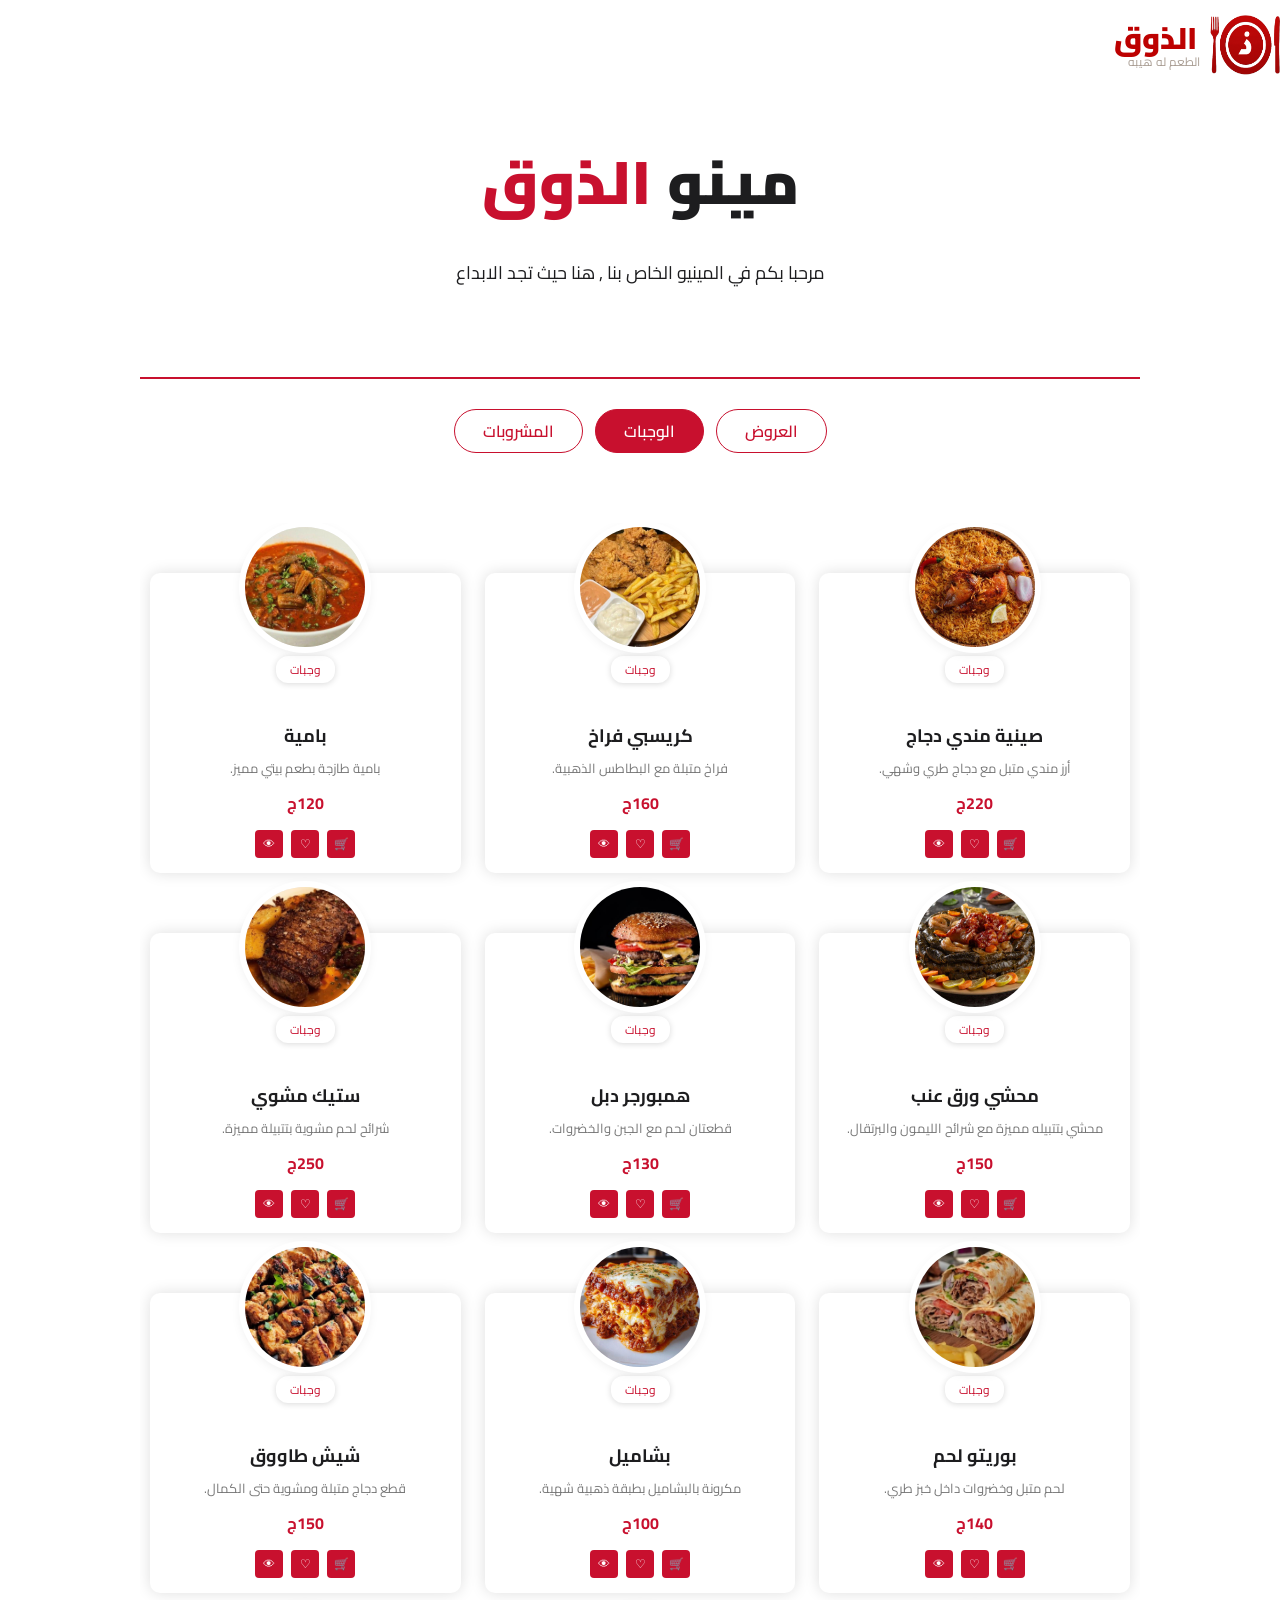
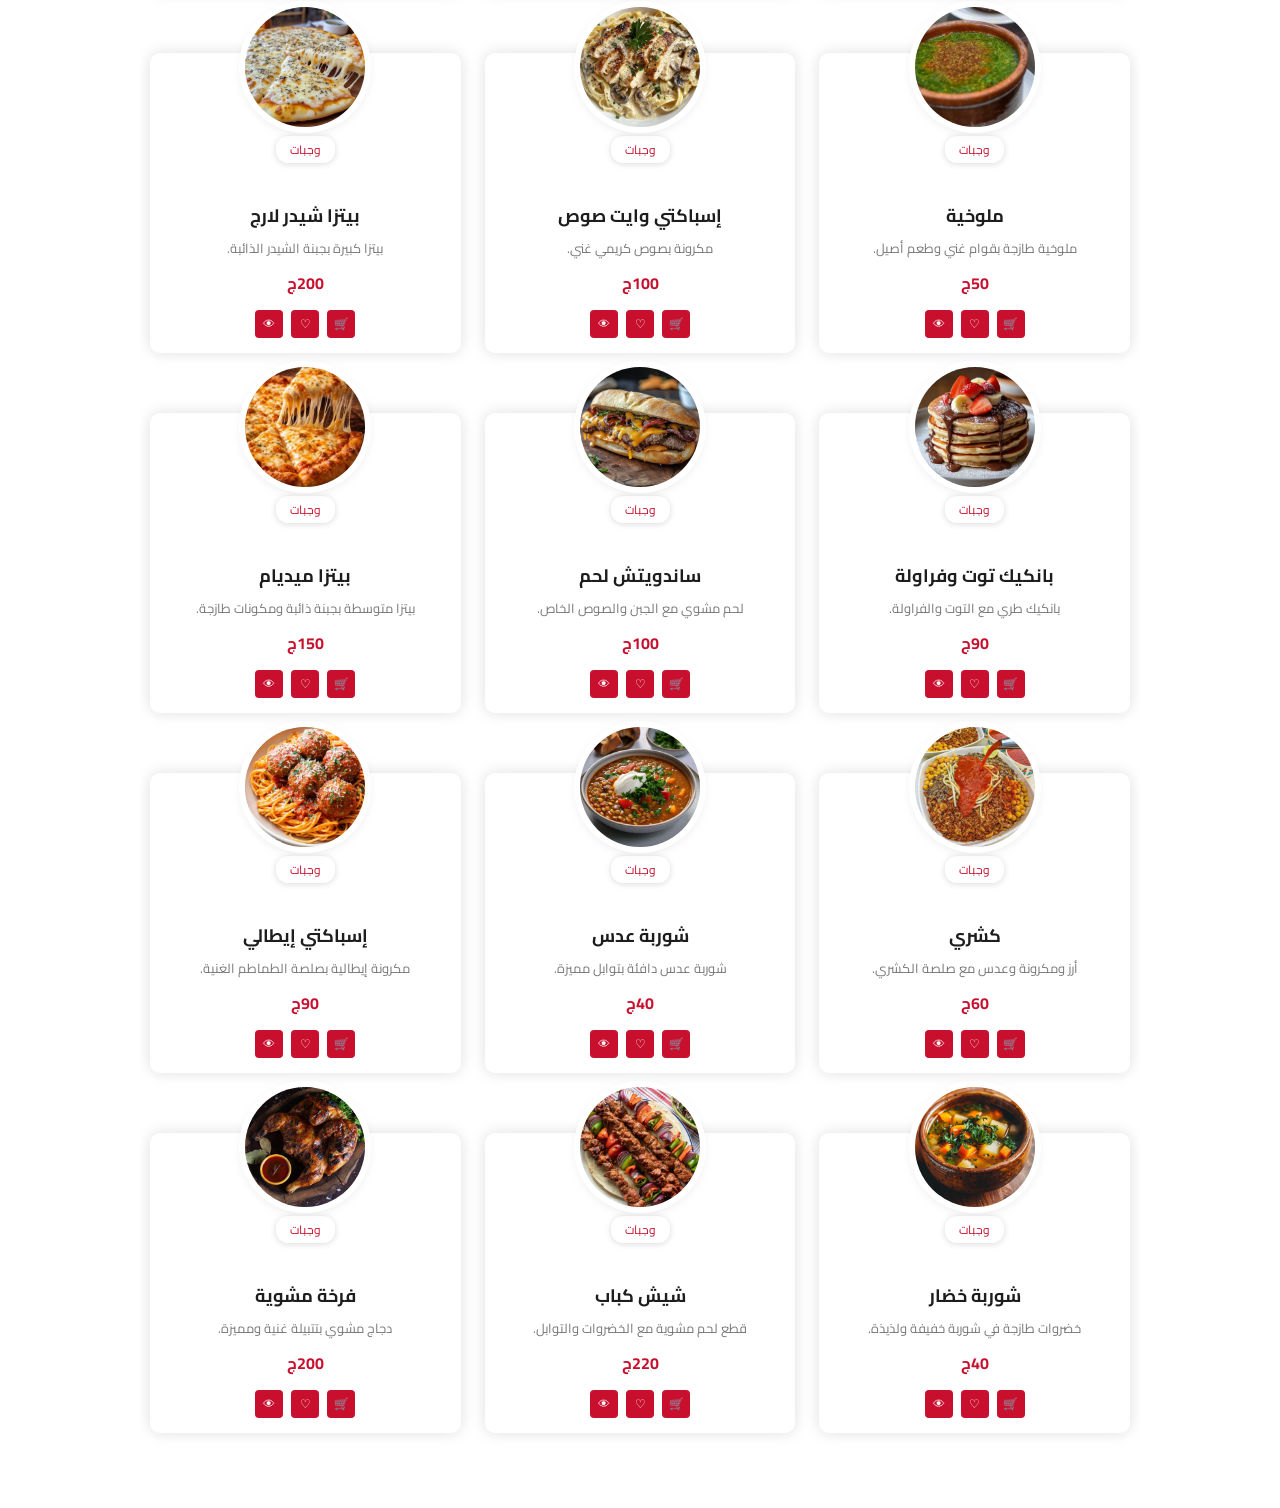
==== commit 7b9063aa: "Fix image filenames in meal cards Updated image filenames to lowercase in meal cards." ====
--- a/menu/menu.html
+++ b/menu/menu.html
@@ -64,9 +64,9 @@
             <!-- منيو الوجبات -->
             <div class="panel" id="panel-meals">
 
-                <div class="card" id="meal1"><div class="plate"><img src="../imags/M1.jpg" alt="مندي دجاج"></div><div class="badge">وجبات</div><div class="name">صينية مندي دجاج</div><div class="desc">أرز مندي متبل مع دجاج طري وشهي.</div><div class="price"><span class="new">220ج</span></div><div class="acts"><button class="act">🛒</button><button class="act">♡</button><button class="act">👁</button></div></div>
-                <div class="card" id="meal2"><div class="plate"><img src="../imags/M2.jpg" alt="وجبة دجاج"></div><div class="badge">وجبات</div><div class="name">كريسبي فراخ</div><div class="desc">فراخ متبلة مع البطاطس الذهبية.</div><div class="price"><span class="new">160ج</span></div><div class="acts"><button class="act">🛒</button><button class="act">♡</button><button class="act">👁</button></div></div>
-                <div class="card" id="meal3"><div class="plate"><img src="../imags/M3.jpg" alt="وجبة لحم"></div><div class="badge">وجبات</div><div class="name">بامية</div><div class="desc">بامية طازجة بطعم بيتي مميز.</div><div class="price"><span class="new">120ج</span></div><div class="acts"><button class="act">🛒</button><button class="act">♡</button><button class="act">👁</button></div></div>
+                <div class="card" id="meal1"><div class="plate"><img src="../imags/m1.jpg" alt="مندي دجاج"></div><div class="badge">وجبات</div><div class="name">صينية مندي دجاج</div><div class="desc">أرز مندي متبل مع دجاج طري وشهي.</div><div class="price"><span class="new">220ج</span></div><div class="acts"><button class="act">🛒</button><button class="act">♡</button><button class="act">👁</button></div></div>
+                <div class="card" id="meal2"><div class="plate"><img src="../imags/m2.jpg" alt="وجبة دجاج"></div><div class="badge">وجبات</div><div class="name">كريسبي فراخ</div><div class="desc">فراخ متبلة مع البطاطس الذهبية.</div><div class="price"><span class="new">160ج</span></div><div class="acts"><button class="act">🛒</button><button class="act">♡</button><button class="act">👁</button></div></div>
+                <div class="card" id="meal3"><div class="plate"><img src="../imags/m3.jpg" alt="وجبة لحم"></div><div class="badge">وجبات</div><div class="name">بامية</div><div class="desc">بامية طازجة بطعم بيتي مميز.</div><div class="price"><span class="new">120ج</span></div><div class="acts"><button class="act">🛒</button><button class="act">♡</button><button class="act">👁</button></div></div>
                 <div class="card" id="meal4"><div class="plate"><img src="../imags/M4.jpg" alt="لحم مشوي"></div><div class="badge">وجبات</div><div class="name">محشي ورق عنب</div><div class="desc">محشي بتتبيله مميزة مع شرائح الليمون والبرتقال.</div><div class="price"><span class="new">150ج</span></div><div class="acts"><button class="act">🛒</button><button class="act">♡</button><button class="act">👁</button></div></div>
                 <div class="card" id="meal5"><div class="plate"><img src="../imags/M5.jpg" alt="همبورجر"></div><div class="badge">وجبات</div><div class="name">همبورجر دبل</div><div class="desc">قطعتان لحم مع الجبن والخضروات.</div><div class="price"><span class="new">130ج</span></div><div class="acts"><button class="act">🛒</button><button class="act">♡</button><button class="act">👁</button></div></div>
                 <div class="card" id="meal6"><div class="plate"><img src="../imags/M6.jpg" alt="ستيك مشوي"></div><div class="badge">وجبات</div><div class="name">ستيك مشوي</div><div class="desc">شرائح لحم مشوية بتتبيلة مميزة.</div><div class="price"><span class="new">250ج</span></div><div class="acts"><button class="act">🛒</button><button class="act">♡</button><button class="act">👁</button></div></div>
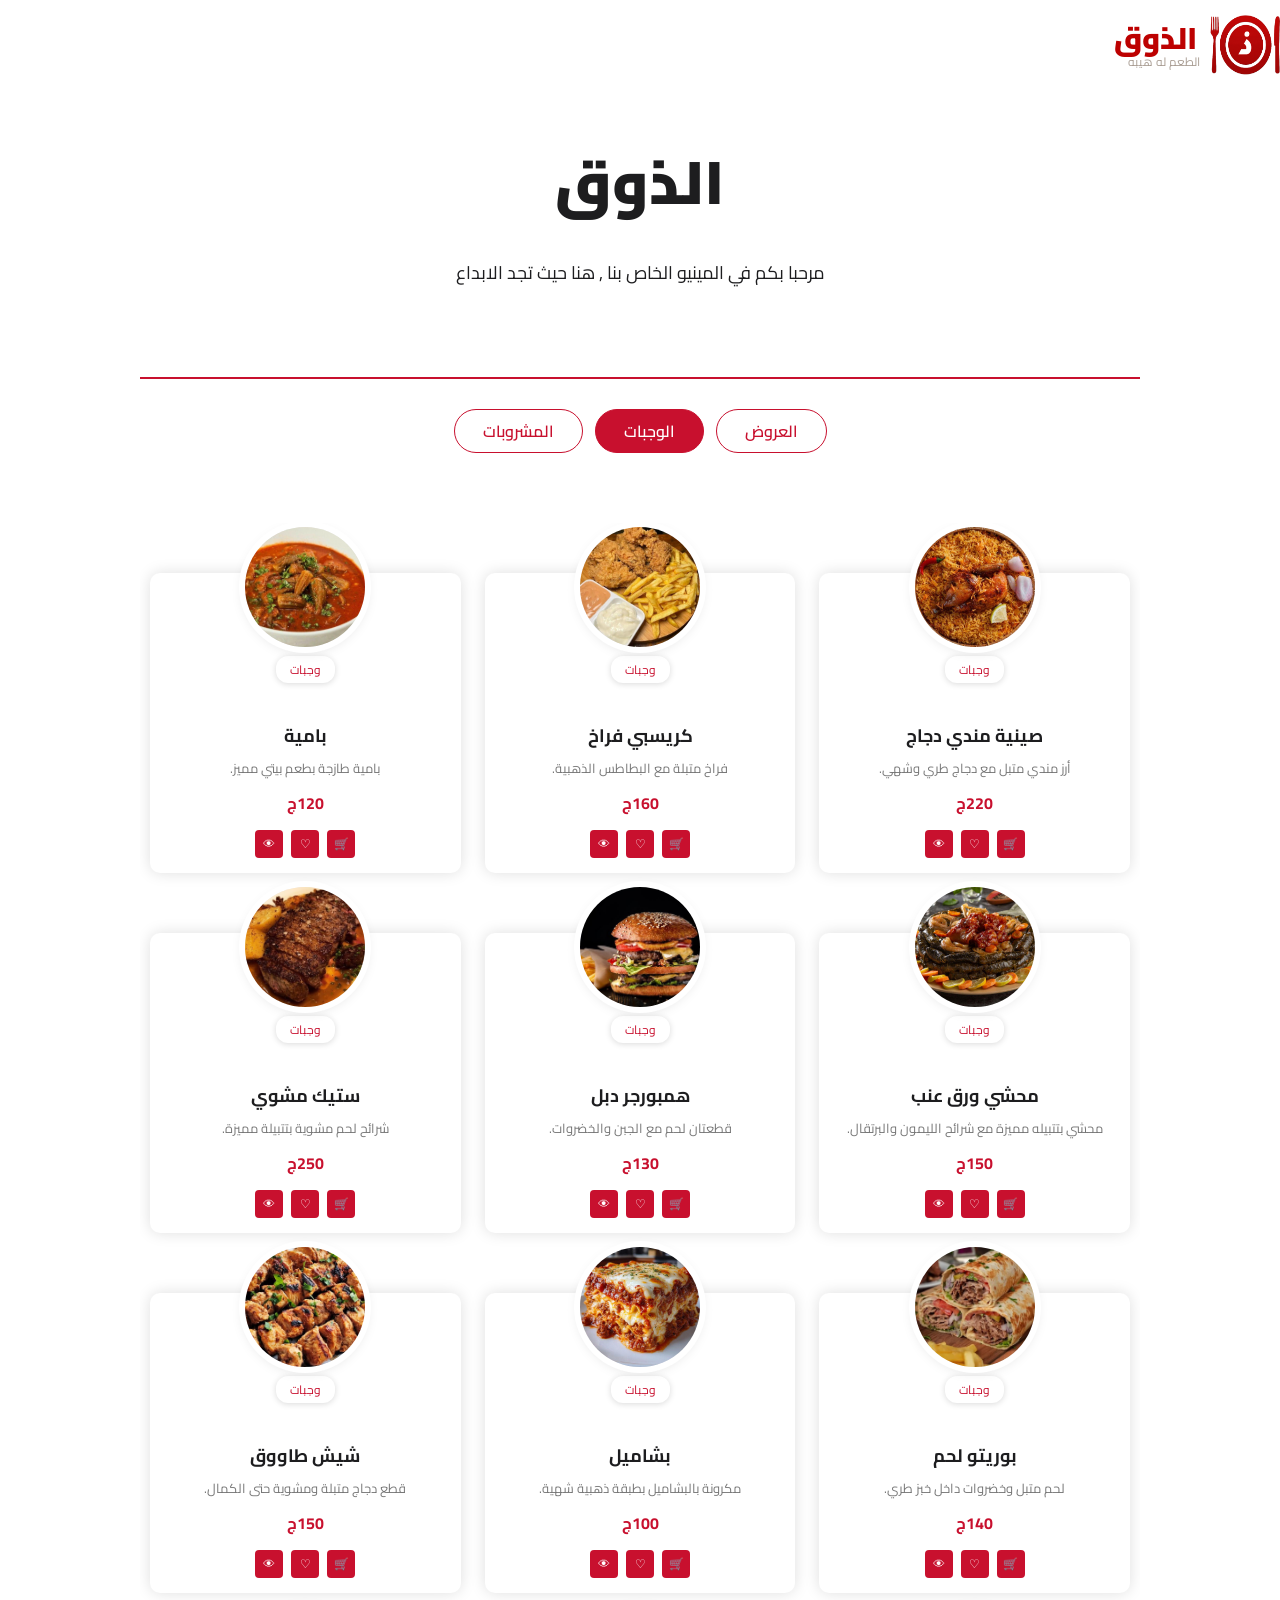
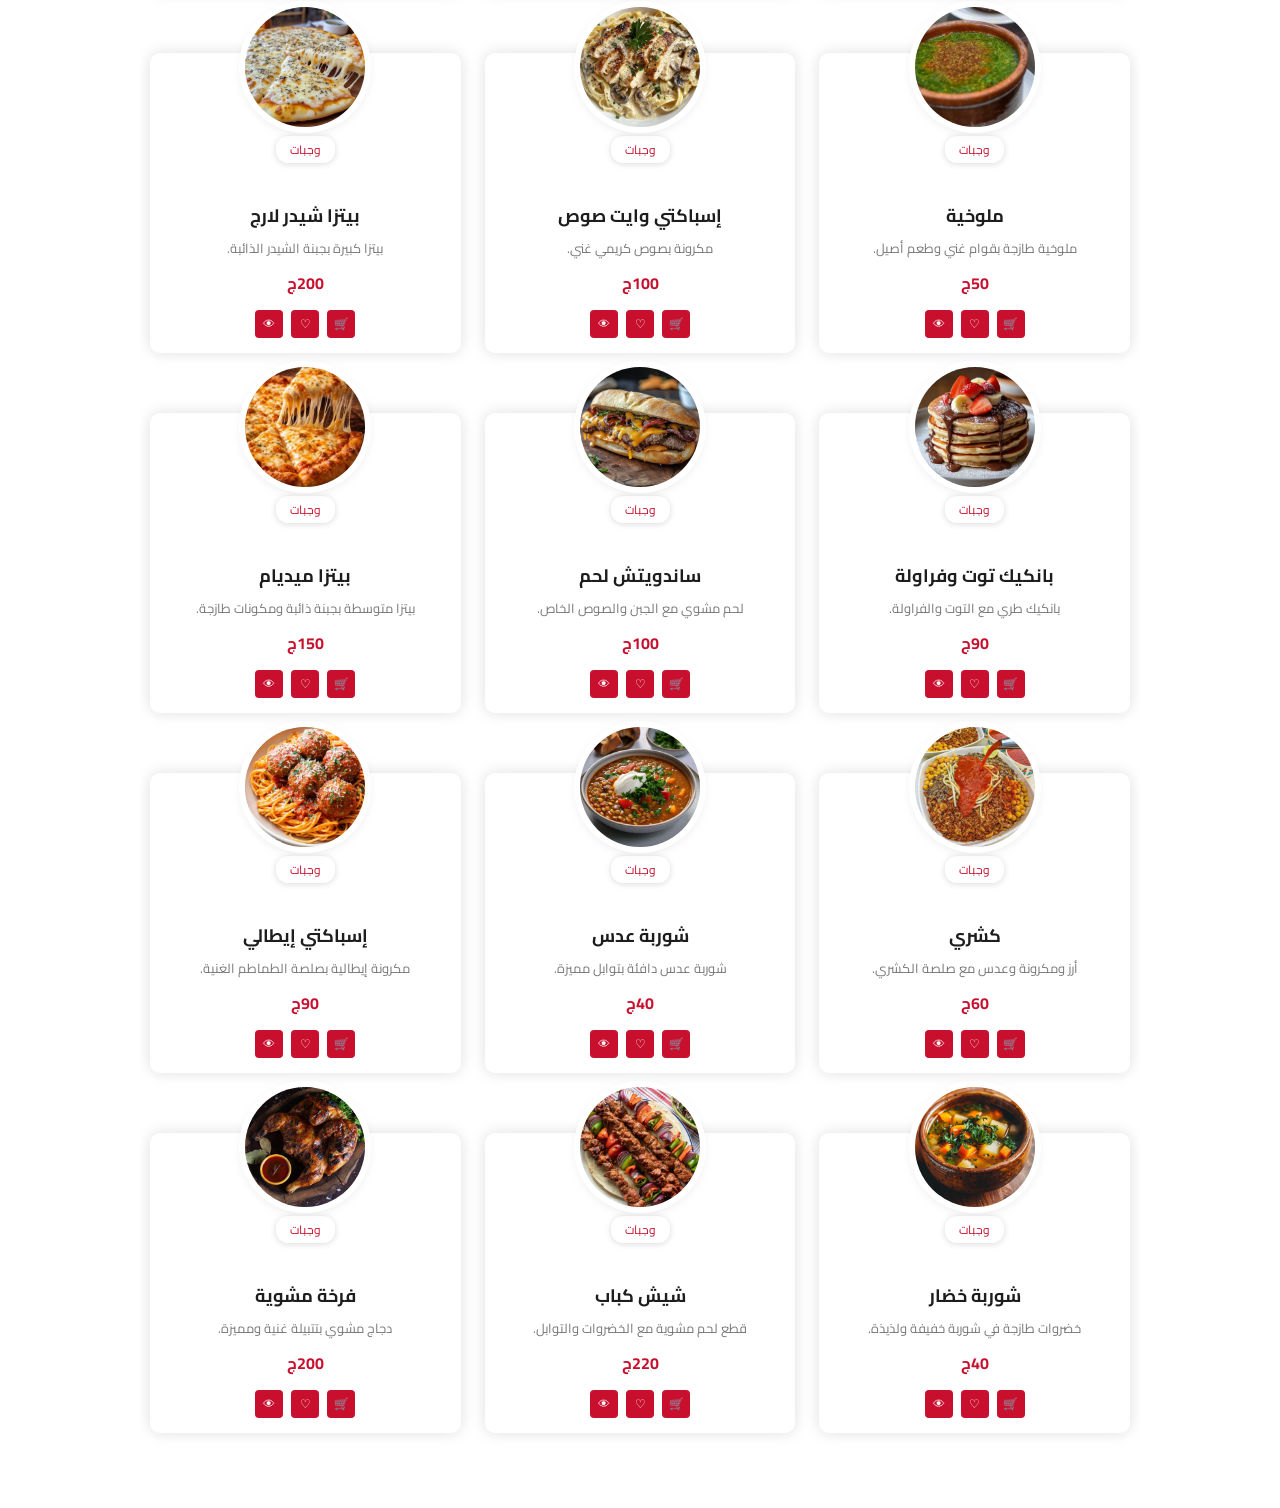
==== commit 7b653e38: "Update menu.html" ====
--- a/menu/menu.html
+++ b/menu/menu.html
@@ -22,7 +22,7 @@
             </a>
         </div>
         <div class="intro">
-            <p class="p1">مينو<span>الذوق</span></p>
+            <p class="p1"مينيو<span>الذوق</span></p>
             <p class="p2">مرحبا بكم في المينيو الخاص بنا , هنا حيث تجد الابداع</p>
             <img src="" alt="">
         </div>
